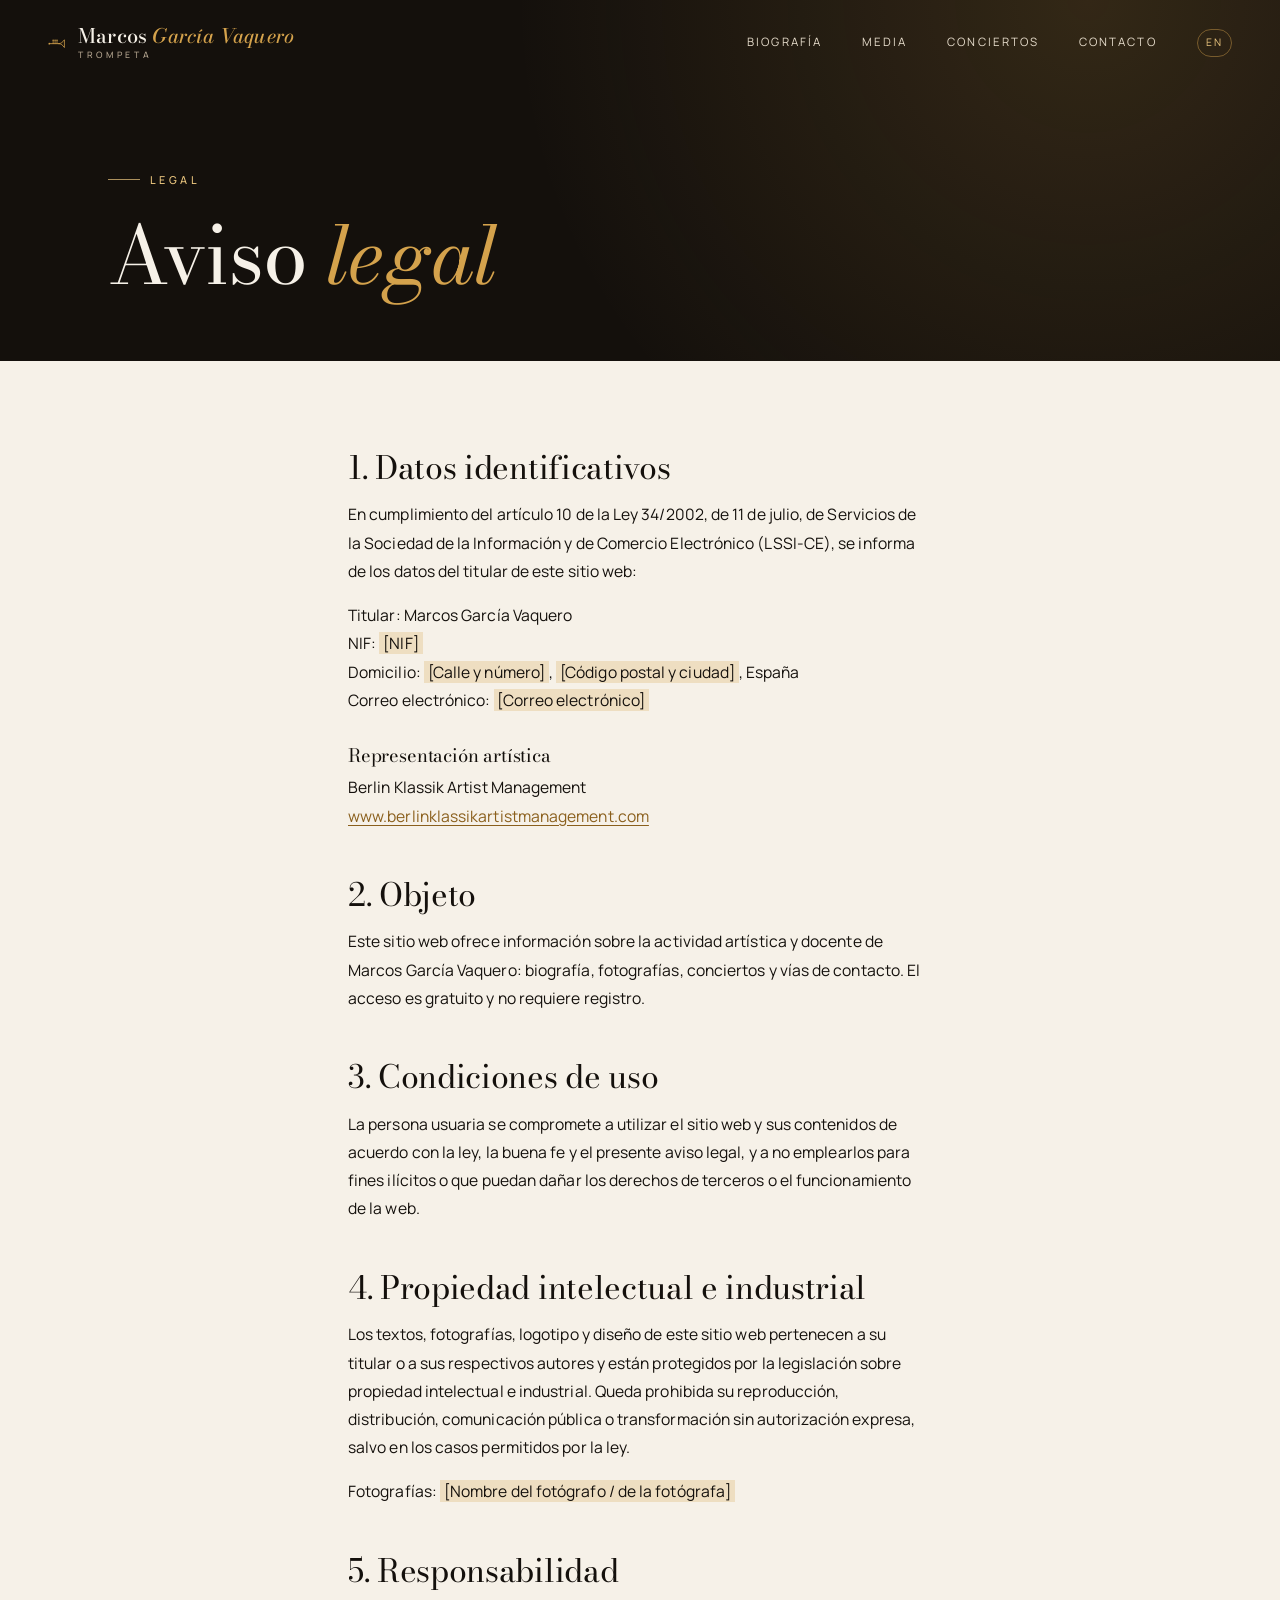
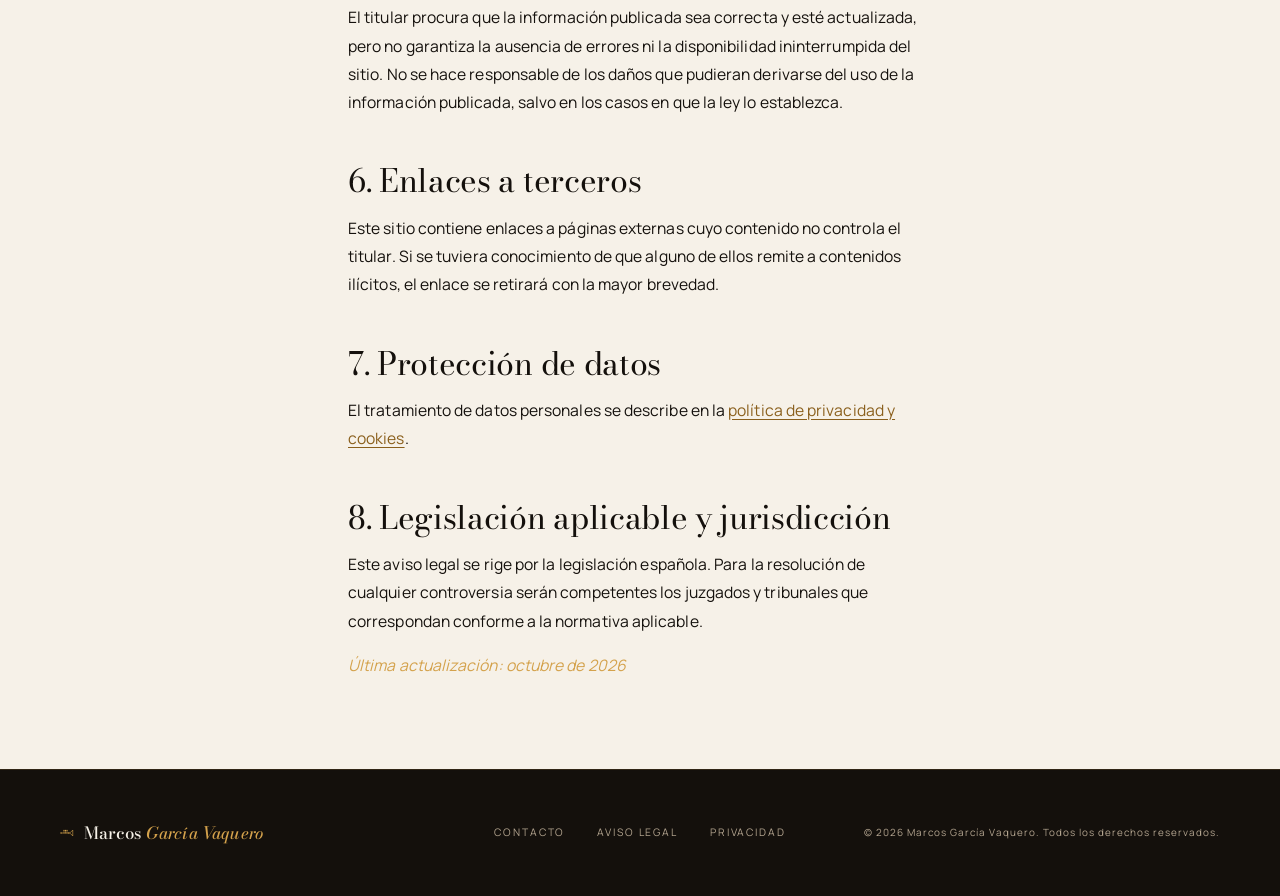
==== aviso-legal.html @ 7de77e54 "Web de Marcos García Vaquero (ES/EN)" ====
<!DOCTYPE html>
<html lang="es">
<head>
  <meta charset="UTF-8" />
  <meta name="viewport" content="width=device-width, initial-scale=1.0" />
  <title>Aviso legal — Marcos García Vaquero</title>
  <meta name="description" content="Aviso legal de la web de Marcos García Vaquero." />
  <link rel="alternate" hreflang="es" href="aviso-legal.html" />
  <link rel="alternate" hreflang="en" href="legal-notice.html" />
  <script>document.documentElement.classList.add('js');</script>
  <link rel="icon" href="data:image/svg+xml,%3Csvg xmlns='http://www.w3.org/2000/svg' viewBox='0 0 64 64'%3E%3Crect width='64' height='64' rx='14' fill='%2314100c'/%3E%3Cg fill='none' stroke='%23d4a24c' stroke-linecap='round' stroke-linejoin='round'%3E%3Cpath d='M10 34 H38' stroke-width='3'/%3E%3Cpath d='M38 34 C45 34 50 29 55 22 V46 C50 39 45 34 38 34 Z' stroke-width='2.8'/%3E%3Cpath d='M20 34 V26 M26 34 V26 M32 34 V26' stroke-width='2.6'/%3E%3C/g%3E%3Cg fill='%23d4a24c'%3E%3Ccircle cx='20' cy='23' r='2.8'/%3E%3Ccircle cx='26' cy='23' r='2.8'/%3E%3Ccircle cx='32' cy='23' r='2.8'/%3E%3Ccircle cx='8' cy='34' r='3'/%3E%3C/g%3E%3C/svg%3E" type="image/svg+xml" />
  <link rel="apple-touch-icon" href="apple-touch-icon.png" />
  <meta name="theme-color" content="#14100c" />
  <meta property="og:type" content="website" />
  <meta property="og:site_name" content="Marcos García Vaquero" />
  <meta property="og:title" content="Aviso legal — Marcos García Vaquero" />
  <meta property="og:description" content="Aviso legal de la web de Marcos García Vaquero." />
  <meta property="og:image" content="https://drive.google.com/thumbnail?id=1GXjGrYxDsyZb_h4j0-NADIUojcXYXbOu&sz=w1200" />
  <meta property="og:locale" content="es_ES" />
  <meta name="twitter:card" content="summary_large_image" />
  <link rel="stylesheet" href="style.css" />
</head>
<body>

  <!-- HEADER -->
  <header class="header" id="header">
    <a class="logo" href="index.html" aria-label="Marcos García Vaquero — Inicio">
      <svg class="logo-mark" viewBox="4 14 56 36" aria-hidden="true"><g fill="none" stroke="currentColor" stroke-linecap="round" stroke-linejoin="round"><path d="M10 34 H38" stroke-width="2.6"/><path d="M38 34 C45 34 50 29 55 22 V46 C50 39 45 34 38 34 Z" stroke-width="2.4"/><path d="M20 34 V26 M26 34 V26 M32 34 V26" stroke-width="2.2"/></g><circle cx="20" cy="23.5" r="2.3" fill="currentColor"/><circle cx="26" cy="23.5" r="2.3" fill="currentColor"/><circle cx="32" cy="23.5" r="2.3" fill="currentColor"/><circle cx="8" cy="34" r="2.6" fill="currentColor"/></svg>
      <span class="logo-text"><span class="logo-name">Marcos <em>García Vaquero</em></span><span class="logo-sub">Trompeta</span></span>
    </a>
    <button class="menu-toggle" id="menuBtn" aria-label="Abrir o cerrar el menú" aria-expanded="false">
      <span></span>
      <span></span>
      <span></span>
    </button>
    <nav class="nav" id="nav">
      <a href="biografia.html">Biografía</a>
      <a href="multimedia.html">Media</a>
      <a href="conciertos.html">Conciertos</a>
      <a href="index.html#contact">Contacto</a>
      <a class="nav-lang" href="legal-notice.html" hreflang="en" lang="en" aria-label="English version">EN</a>
    </nav>
  </header>

  <!-- PAGE TITLE -->
  <section class="page-hero">
    <div class="container">
      <span class="label">Legal</span>
      <h1>Aviso <em>legal</em></h1>
    </div>
  </section>

  <section class="legal">
    <div class="container container--narrow">
      <h2>1. Datos identificativos</h2>
      <p>En cumplimiento del artículo 10 de la Ley 34/2002, de 11 de julio, de Servicios de la Sociedad de la Información y de Comercio Electrónico (LSSI-CE), se informa de los datos del titular de este sitio web:</p>
      <p>
        Titular: Marcos García Vaquero<br />
        NIF: <span class="placeholder">[NIF]</span><br />
        Domicilio: <span class="placeholder">[Calle y número]</span>, <span class="placeholder">[Código postal y ciudad]</span>, España<br />
        Correo electrónico: <span class="placeholder">[Correo electrónico]</span>
      </p>
      <h3>Representación artística</h3>
      <p>
        Berlin Klassik Artist Management<br />
        <a href="https://www.berlinklassikartistmanagement.com/" target="_blank" rel="noopener noreferrer">www.berlinklassikartistmanagement.com</a>
      </p>

      <h2>2. Objeto</h2>
      <p>Este sitio web ofrece información sobre la actividad artística y docente de Marcos García Vaquero: biografía, fotografías, conciertos y vías de contacto. El acceso es gratuito y no requiere registro.</p>

      <h2>3. Condiciones de uso</h2>
      <p>La persona usuaria se compromete a utilizar el sitio web y sus contenidos de acuerdo con la ley, la buena fe y el presente aviso legal, y a no emplearlos para fines ilícitos o que puedan dañar los derechos de terceros o el funcionamiento de la web.</p>

      <h2>4. Propiedad intelectual e industrial</h2>
      <p>Los textos, fotografías, logotipo y diseño de este sitio web pertenecen a su titular o a sus respectivos autores y están protegidos por la legislación sobre propiedad intelectual e industrial. Queda prohibida su reproducción, distribución, comunicación pública o transformación sin autorización expresa, salvo en los casos permitidos por la ley.</p>
      <p>Fotografías: <span class="placeholder">[Nombre del fotógrafo / de la fotógrafa]</span></p>

      <h2>5. Responsabilidad</h2>
      <p>El titular procura que la información publicada sea correcta y esté actualizada, pero no garantiza la ausencia de errores ni la disponibilidad ininterrumpida del sitio. No se hace responsable de los daños que pudieran derivarse del uso de la información publicada, salvo en los casos en que la ley lo establezca.</p>

      <h2>6. Enlaces a terceros</h2>
      <p>Este sitio contiene enlaces a páginas externas cuyo contenido no controla el titular. Si se tuviera conocimiento de que alguno de ellos remite a contenidos ilícitos, el enlace se retirará con la mayor brevedad.</p>

      <h2>7. Protección de datos</h2>
      <p>El tratamiento de datos personales se describe en la <a href="privacidad.html">política de privacidad y cookies</a>.</p>

      <h2>8. Legislación aplicable y jurisdicción</h2>
      <p>Este aviso legal se rige por la legislación española. Para la resolución de cualquier controversia serán competentes los juzgados y tribunales que correspondan conforme a la normativa aplicable.</p>

      <p><em>Última actualización: octubre de 2026</em></p>
    </div>
  </section>


  <!-- FOOTER -->
  <footer class="footer">
    <div class="footer-inner">
      <div class="footer-brand">
        <svg class="logo-mark" viewBox="4 14 56 36" aria-hidden="true"><g fill="none" stroke="currentColor" stroke-linecap="round" stroke-linejoin="round"><path d="M10 34 H38" stroke-width="2.6"/><path d="M38 34 C45 34 50 29 55 22 V46 C50 39 45 34 38 34 Z" stroke-width="2.4"/><path d="M20 34 V26 M26 34 V26 M32 34 V26" stroke-width="2.2"/></g><circle cx="20" cy="23.5" r="2.3" fill="currentColor"/><circle cx="26" cy="23.5" r="2.3" fill="currentColor"/><circle cx="32" cy="23.5" r="2.3" fill="currentColor"/><circle cx="8" cy="34" r="2.6" fill="currentColor"/></svg>
        <span class="logo-name">Marcos <em>García Vaquero</em></span>
      </div>
      <nav class="footer-nav">
        <a href="index.html#contact">Contacto</a>
        <a href="aviso-legal.html">Aviso legal</a>
        <a href="privacidad.html">Privacidad</a>
      </nav>
      <small class="footer-copy">&copy; <span id="year"></span> Marcos García Vaquero. Todos los derechos reservados.</small>
    </div>
  </footer>

  <!-- COOKIE BANNER (only shown on pages that embed YouTube videos) -->
  <div class="cookie-banner" id="cookieBanner" role="dialog" aria-label="Consentimiento de cookies" style="display:none;">
    <p>Esta web solo utiliza cookies cuando reproduces un vídeo de YouTube. <a href="privacidad.html">Política de privacidad</a></p>
    <div class="cookie-actions">
      <button class="btn btn--primary btn--sm" type="button" onclick="acceptCookies()">Aceptar</button>
      <button class="btn btn--ghost btn--sm" type="button" onclick="rejectCookies()">Rechazar</button>
    </div>
  </div>

  <script src="site.js"></script>
  <script src="effects.js" defer></script>
</body>
</html>
---- style.css ----
/* ============================================================
   MARCOS GARCÍA VAQUERO — Trumpet
   style.css
   ============================================================ */

/* ── Reset & base ── */
*, *::before, *::after { box-sizing: border-box; margin: 0; padding: 0; }

/* ── Design tokens ── */
:root {
  /* Palette — "Brass at night" */
  --cream:       #f6f1e8;   /* light background (ivory) */
  --cream-dim:   #e6dccb;
  --ink:         #14100c;   /* warm black */
  --ink-mid:     #2e241a;
  --ink-soft:    #7a6a58;
  --stone:       #b3a48f;   /* soft text on dark backgrounds (readable) */
  --gold:        #d4a24c;   /* accent: brass gold */
  --gold-light:  #ecc77f;
  --gold-dark:   #8a5f1c;   /* small accent text on light backgrounds (readable) */
  --white:       #ffffff;
  --line-light:  rgba(20, 15, 10, 0.12);
  --line-dark:   rgba(212, 162, 76, 0.22);

  /* Type */
  --font-display: 'Bodoni Moda', 'Didot', 'Bodoni 72', Georgia, serif;
  --font-body:    'Manrope', system-ui, -apple-system, 'Segoe UI', sans-serif;
  --font-ui:      'Manrope', system-ui, -apple-system, 'Segoe UI', sans-serif;

  /* Spacing */
  --gap:    clamp(2rem, 5vw, 5rem);
  --gutter: clamp(1.25rem, 5vw, 3rem);

  /* Motion */
  --ease: cubic-bezier(0.22, 1, 0.36, 1);
  --dur:  0.6s;
}

html {
  scroll-behavior: smooth;
  scroll-padding-top: 5rem;           /* anchors don't hide under the fixed header */
  -webkit-font-smoothing: antialiased;
  -webkit-text-size-adjust: 100%;
}

body {
  background-color: var(--cream);
  color: var(--ink);
  font-family: var(--font-body);
  font-size: clamp(0.98rem, 1vw, 1.05rem);
  font-weight: 400;
  line-height: 1.8;
  letter-spacing: 0.005em;
  overflow-x: hidden;
}

body.menu-open { overflow: hidden; }

img, video, iframe { display: block; max-width: 100%; }

a {
  color: inherit;
  text-decoration: none;
}

::selection {
  background: var(--gold);
  color: var(--ink);
}

/* ============================================================
   TYPOGRAPHY
   ============================================================ */
h1, h2, h3 {
  font-family: var(--font-display);
  font-weight: 400;
  line-height: 1.05;
  letter-spacing: -0.01em;
  text-wrap: balance;
}

h1 { font-size: clamp(3.5rem, 9vw, 7rem); }

h2 {
  font-size: clamp(2.2rem, 5vw, 3.8rem);
  margin-bottom: 1.5rem;
}

h3 { font-size: clamp(1.1rem, 2vw, 1.4rem); }

em { font-style: italic; color: var(--gold); }

p { max-width: 60ch; }

p + p { margin-top: 1rem; }

/* ============================================================
   LAYOUT HELPERS
   ============================================================ */
.container {
  width: min(100%, 1160px);
  margin-inline: auto;
  padding-inline: var(--gutter);
}

.container--narrow {
  max-width: 680px;
}

.container--split {
  display: grid;
  grid-template-columns: 200px 1fr;
  gap: var(--gap);
  align-items: start;
}

@media (max-width: 700px) {
  .container--split {
    grid-template-columns: 1fr;
    gap: 1.5rem;
  }
}

/* ============================================================
   LABEL
   ============================================================ */
.label {
  display: inline-block;
  font-family: var(--font-ui);
  font-size: 0.68rem;
  font-weight: 500;
  letter-spacing: 0.2em;
  text-transform: uppercase;
  color: var(--gold-dark);
  margin-bottom: 1.5rem;
}

/* ============================================================
   SECTION
   ============================================================ */
.section {
  padding-block: clamp(4rem, 10vw, 9rem);
}

/* Reveal animation — only when JavaScript is running.
   Without JS (or on pages without the observer) content stays visible. */
.js .section {
  opacity: 0;
  transform: translateY(28px);
  transition: opacity var(--dur) var(--ease), transform var(--dur) var(--ease);
}

.js .section.is-visible {
  opacity: 1;
  transform: none;
}

.section--dark {
  background-color: var(--ink);
  color: var(--cream);
}

.section--dark .label { color: var(--gold-light); }
.section--dark p      { color: var(--cream-dim); }

/* ============================================================
   HEADER
   ============================================================ */
.header {
  position: fixed;
  inset-block-start: 0;
  inset-inline: 0;
  z-index: 100;
  display: flex;
  align-items: center;
  justify-content: space-between;
  padding: 1.6rem var(--gutter);
  transition: background var(--dur) var(--ease), box-shadow var(--dur) var(--ease),
              padding var(--dur) var(--ease);
}

.header.scrolled {
  background: rgba(20, 15, 10, 0.88);
  backdrop-filter: blur(18px);
  -webkit-backdrop-filter: blur(18px);
  box-shadow: 0 1px 0 rgba(212, 162, 76, 0.15);
  padding-block: 1rem;
}

/* Logo */
.logo {
  position: relative;
  z-index: 310;                        /* stays visible over the mobile menu */
  font-family: var(--font-ui);
  font-size: 0.75rem;
  font-weight: 500;
  letter-spacing: 0.25em;
  text-transform: uppercase;
  color: var(--cream);
  white-space: nowrap;
}

/* Navigation */
.nav {
  display: flex;
  align-items: center;
  gap: 2.5rem;
}

.nav a {
  font-family: var(--font-ui);
  font-size: 0.72rem;
  font-weight: 400;
  letter-spacing: 0.18em;
  text-transform: uppercase;
  color: var(--cream-dim);
  position: relative;
  transition: color 0.25s;
}

.nav a::after {
  content: '';
  position: absolute;
  inset-block-end: -3px;
  inset-inline: 0;
  height: 1px;
  background: var(--gold);
  transform: scaleX(0);
  transform-origin: left;
  transition: transform 0.3s var(--ease);
}

.nav a:hover { color: var(--gold-light); }
.nav a:hover::after { transform: scaleX(1); }

/* Hamburger */
.menu-toggle {
  display: none;
  flex-direction: column;
  gap: 5px;
  background: none;
  border: none;
  cursor: pointer;
  padding: 10px;                        /* bigger tap target */
  margin-right: -10px;
  z-index: 310;
}

.menu-toggle span {
  display: block;
  width: 24px;
  height: 1.5px;
  background: var(--cream);
  transition: transform 0.35s var(--ease), opacity 0.25s;
}

@media (max-width: 768px) {
  .menu-toggle {
    display: flex;
    position: relative;
  }

  /* backdrop-filter turns the header into the containing block of the
     fixed menu, which clipped the menu when the page was scrolled.
     Removing it while the menu is open fixes that. */
  body.menu-open .header {
    backdrop-filter: none;
    -webkit-backdrop-filter: none;
  }

  .nav {
    position: fixed;
    inset: 0;
    height: 100vh;
    height: 100dvh;
    z-index: 300;
    flex-direction: column;
    justify-content: center;
    gap: 2.5rem;
    background: var(--ink);
    clip-path: circle(0% at calc(100% - 2.5rem) 2.5rem);
    visibility: hidden;                 /* hidden links can't be tabbed to */
    pointer-events: none;
    transition: clip-path 0.55s var(--ease), visibility 0s linear 0.55s;
  }

  .nav.is-open {
    clip-path: circle(150% at calc(100% - 2.5rem) 2.5rem);
    visibility: visible;
    pointer-events: auto;
    transition: clip-path 0.55s var(--ease), visibility 0s;
  }

  .nav a {
    font-size: 0.9rem;
    letter-spacing: 0.22em;
  }

  .menu-toggle[aria-expanded="true"] span:nth-child(1) {
    transform: translateY(6.5px) rotate(45deg);
  }
  .menu-toggle[aria-expanded="true"] span:nth-child(2) {
    opacity: 0;
  }
  .menu-toggle[aria-expanded="true"] span:nth-child(3) {
    transform: translateY(-6.5px) rotate(-45deg);
  }
}

/* ============================================================
   HERO
   ============================================================ */
.hero {
  position: relative;
  min-height: 100vh;                    /* fallback for older browsers */
  min-height: 100svh;
  display: flex;
  align-items: flex-end;
  padding: var(--gap) var(--gutter);
  overflow: hidden;
  color: var(--cream);
  background: var(--ink);               /* shown while the photo loads */
}

/* Background */
.hero-bg {
  position: absolute;
  inset: 0;
  overflow: hidden;
}

.hero-bg img {
  width: 100%;
  height: 100%;
  object-fit: cover;
  object-position: center 27%;
  transform: scale(1.05);
  filter: brightness(0.82) contrast(1.05) saturate(1.05);
}

/* Lighting overlay (stage light + cinematic shadow) */
.hero-bg::after {
  content: "";
  position: absolute;
  inset: 0;
  background:
    /* cool spotlight */
    radial-gradient(
      circle at 65% 35%,
      rgba(212, 162, 76, 0.28) 0%,
      rgba(212, 162, 76, 0.10) 35%,
      transparent 70%
    ),
    /* bottom shadow so the text stays readable */
    linear-gradient(
      180deg,
      rgba(10, 7, 4, 0.25) 0%,
      rgba(10, 7, 4, 0.55) 55%,
      rgba(10, 7, 4, 0.92) 100%
    ),
    /* subtle blue tint */
    radial-gradient(
      circle at center,
      rgba(255, 210, 140, 0.06),
      transparent 60%
    );
  pointer-events: none;
}

/* Grain overlay (optional — only used if a .hero-grain element exists) */
.hero-grain {
  position: absolute;
  inset: 0;
  background-image: url("unnamed%20(1).png");
  opacity: 0.35;
  pointer-events: none;
}

/* Blue vertical line on the left */
.hero::before {
  content: '';
  position: absolute;
  z-index: 1;                           /* was hidden behind the photo */
  inset-inline-start: calc(var(--gutter) / 2);
  inset-block-start: 50%;
  width: 1px;
  height: 35%;
  background: linear-gradient(to bottom, transparent, var(--gold), transparent);
}

.hero-content {
  position: relative;
  z-index: 2;
  max-width: 700px;
  opacity: 0;
  transform: translateY(30px);
  animation: fadeUp 1s 0.3s var(--ease) forwards;
}

.hero-kicker {
  display: block;
  font-family: var(--font-ui);
  font-size: 0.65rem;
  font-weight: 400;
  letter-spacing: 0.25em;
  text-transform: uppercase;
  color: var(--gold);
  margin-bottom: 1rem;
}

.hero-title {
  margin-bottom: 1.2rem;
  color: var(--cream);
}

.hero-sub {
  font-family: var(--font-ui);
  font-size: clamp(0.75rem, 1.2vw, 0.85rem);
  letter-spacing: 0.3em;
  color: var(--cream-dim);
  margin-bottom: 2.5rem;
  max-width: none;
}

/* Scroll indicator */
.hero-scroll {
  position: absolute;
  inset-block-end: 2rem;
  inset-inline-end: var(--gutter);
  z-index: 2;
  display: flex;
  flex-direction: column;
  align-items: center;
  gap: 0.75rem;
  animation: fadeUp 1s 0.8s var(--ease) forwards;
  opacity: 0;
}

.hero-scroll span {
  font-family: var(--font-ui);
  font-size: 0.6rem;
  letter-spacing: 0.2em;
  text-transform: uppercase;
  color: var(--gold);
  writing-mode: vertical-rl;
}

.hero-scroll-line {
  width: 1px;
  height: 50px;
  background: linear-gradient(to bottom, var(--gold), transparent);
  transform-origin: top;
  animation: scrollPulse 2s ease-in-out infinite;
}

@keyframes fadeUp {
  to { opacity: 1; transform: none; }
}

@keyframes scrollPulse {
  0%, 100% { transform: scaleY(1); opacity: 1; }
  50%       { transform: scaleY(0.6); opacity: 0.4; }
}

/* ============================================================
   QUOTE
   ============================================================ */
.quote {
  text-align: center;
  max-width: 780px;
  margin-inline: auto;
  padding-block: 2rem;
}

.js .quote {
  opacity: 0;
  transform: translateY(20px);
  transition: opacity var(--dur) var(--ease), transform var(--dur) var(--ease);
}

.js .quote.is-visible {
  opacity: 1;
  transform: none;
}

.quote p {
  font-family: var(--font-display);
  font-size: clamp(1.3rem, 2.8vw, 1.9rem);
  font-style: italic;
  line-height: 1.45;
  color: var(--cream);
  max-width: none;
}

.quote footer {
  margin-top: 1.25rem;
  font-family: var(--font-ui);
  font-size: 0.72rem;
  letter-spacing: 0.18em;
  text-transform: uppercase;
  color: var(--gold);
}

.quote footer cite { font-style: normal; }

/* ============================================================
   BIOGRAPHY
   ============================================================ */
.split-label {
  padding-top: 0.4rem;
  border-top: 1px solid var(--gold);
}

.split-content .btn { margin-top: 2rem; }

/* ============================================================
   VIDEO
   ============================================================ */
.video-wrapper {
  position: relative;
  margin-top: 2.5rem;
  aspect-ratio: 16 / 9;
  background: #0b0805;
  border: 1px solid var(--line-dark);
  box-shadow: 0 24px 60px rgba(0, 0, 0, 0.5);
  overflow: hidden;
}

.video-wrapper iframe {
  position: absolute;
  inset: 0;
  width: 100%;
  height: 100%;
  border: 0;
}

/* Placeholder shown until the visitor accepts cookies or clicks play */
.video-consent {
  position: absolute;
  inset: 0;
  display: flex;
  flex-direction: column;
  align-items: center;
  justify-content: center;
  gap: 1rem;
  width: 100%;
  border: 0;
  cursor: pointer;
  color: var(--cream);
  background:
    radial-gradient(circle at 50% 45%, rgba(212, 162, 76, 0.18), transparent 60%),
    linear-gradient(160deg, #2a1f15 0%, #0d0a06 100%);
  font-family: var(--font-ui);
  transition: background-color 0.3s;
}

.video-consent__play {
  width: 72px;
  height: 72px;
  border-radius: 50%;
  border: 1px solid var(--gold);
  display: grid;
  place-items: center;
  transition: transform 0.35s var(--ease), background 0.35s;
}

.video-consent__play::before {
  content: '';
  margin-left: 5px;
  border-style: solid;
  border-width: 11px 0 11px 18px;
  border-color: transparent transparent transparent var(--gold);
}

.video-consent:hover .video-consent__play {
  transform: scale(1.08);
  background: rgba(212, 162, 76, 0.12);
}

.video-consent__text {
  font-size: 0.72rem;
  font-weight: 500;
  letter-spacing: 0.2em;
  text-transform: uppercase;
  color: var(--gold-light);
}

.video-consent__note {
  font-size: 0.65rem;
  letter-spacing: 0.05em;
  color: var(--stone);
  max-width: 34ch;
  text-align: center;
  line-height: 1.5;
}

/* ============================================================
   EVENTS
   ============================================================ */
.events-list {
  margin-top: 3rem;
  display: flex;
  flex-direction: column;
}

.events-list > p {
  font-style: italic;
  color: var(--ink-soft);
}

.event-card {
  display: grid;
  grid-template-columns: 180px 1fr auto;
  align-items: center;
  gap: 2rem;
  padding: 2rem 0;
  border-top: 1px solid var(--line-light);    /* was almost invisible */
  opacity: 0;
  transform: translateX(-16px);
  transition: opacity var(--dur) var(--ease), transform var(--dur) var(--ease);
}

.event-card.is-visible {
  opacity: 1;
  transform: none;
}

.event-card:last-child { border-bottom: 1px solid var(--line-light); }

.event-meta {
  display: flex;
  flex-direction: column;
  gap: 0.25rem;
}

.event-date {
  font-family: var(--font-ui);
  font-size: 0.72rem;
  font-weight: 500;
  letter-spacing: 0.12em;
  color: var(--gold-dark);
  text-transform: uppercase;
}

.event-city {
  font-family: var(--font-ui);
  font-size: 0.65rem;
  letter-spacing: 0.2em;
  text-transform: uppercase;
  color: var(--ink-soft);
}

.event-venue {
  font-size: 1.25rem;
  margin-bottom: 0.3rem;
}

.event-program {
  font-size: 1rem;
  color: var(--ink-soft);
  max-width: none;
}

.event-link {
  display: inline-flex;
  align-items: center;
  gap: 0.5rem;
  font-family: var(--font-ui);
  font-size: 0.68rem;
  font-weight: 500;
  letter-spacing: 0.15em;
  text-transform: uppercase;
  color: var(--gold-dark);
  white-space: nowrap;
  transition: gap 0.25s var(--ease), color 0.25s;
}

.event-link:hover {
  gap: 0.9rem;
  color: var(--ink);
}

/* Event cards inside a dark section (e.g. events page) */
.section--dark .event-card,
.section--dark .event-card:last-child { border-color: var(--line-dark); }
.section--dark .event-date,
.section--dark .event-link           { color: var(--gold); }
.section--dark .event-city,
.section--dark .event-program        { color: var(--stone); }
.section--dark .event-link:hover     { color: var(--cream); }

@media (max-width: 640px) {
  .event-card {
    grid-template-columns: 1fr;
    gap: 0.75rem;
  }

  .event-link { justify-self: start; }
}

/* ============================================================
   CONTACT FORM
   ============================================================ */
.contact-form {
  margin-top: 2.5rem;
  display: flex;
  flex-direction: column;
  gap: 1.25rem;
}

.form-group {
  display: flex;
  flex-direction: column;
  gap: 0.4rem;
}

.form-group label {
  font-family: var(--font-ui);
  font-size: 0.68rem;
  font-weight: 500;
  letter-spacing: 0.18em;
  text-transform: uppercase;
  color: var(--gold-light);
}

.contact-form input:not([type="checkbox"]):not([type="hidden"]),
.contact-form textarea {
  background: rgba(255, 255, 255, 0.04);
  border: 1px solid rgba(212, 162, 76, 0.25);
  border-radius: 0;
  padding: 0.85rem 1rem;
  font-family: var(--font-body);
  font-size: 1.05rem;                   /* ≥16px: no auto-zoom on iPhone */
  color: var(--cream);
  outline: none;
  transition: border-color 0.25s, background 0.25s;
  width: 100%;
  -webkit-appearance: none;
  appearance: none;
}

.contact-form input::placeholder,
.contact-form textarea::placeholder {
  color: rgba(246, 241, 232, 0.35);
}

.contact-form input:focus,
.contact-form textarea:focus {
  border-color: var(--gold);
  background: rgba(212, 162, 76, 0.05);
}

/* Only after the visitor has interacted with the field */
.contact-form input:user-invalid,
.contact-form textarea:user-invalid {
  border-color: #e58f8f;
}

/* Browser autofill keeps the dark style */
.contact-form input:-webkit-autofill {
  -webkit-text-fill-color: var(--cream);
  -webkit-box-shadow: 0 0 0 1000px #2a1f15 inset;
  caret-color: var(--cream);
}

.contact-form textarea { resize: vertical; min-height: 130px; }

.form-status {
  font-family: var(--font-ui);
  font-size: 0.8rem;
  color: var(--gold-light);
  min-height: 1.2em;
  text-align: center;
  max-width: none;
}

/* ============================================================
   BUTTONS
   ============================================================ */
.btn {
  display: inline-flex;
  align-items: center;
  justify-content: center;
  font-family: var(--font-ui);
  font-size: 0.7rem;
  font-weight: 500;
  letter-spacing: 0.2em;
  text-transform: uppercase;
  padding: 0.85em 2.2em;
  border: 1px solid transparent;        /* same height for all variants */
  cursor: pointer;
  transition: background 0.25s, color 0.25s, border-color 0.25s, box-shadow 0.25s, opacity 0.25s;
  white-space: nowrap;
}

.btn--primary {
  background: var(--gold);
  color: var(--ink);
}

.btn--primary:hover {
  background: var(--gold-light);
  box-shadow: 0 6px 24px rgba(212, 162, 76, 0.3);
}

.btn--outline {
  background: transparent;
  border-color: var(--gold);
  color: var(--gold);
}

.btn--outline:hover {
  background: var(--gold);
  color: var(--ink);
}

/* Outline button on a light background needs the darker gold */
.section:not(.section--dark) .btn--outline {
  border-color: var(--gold-dark);
  color: var(--gold-dark);
}
.section:not(.section--dark) .btn--outline:hover {
  background: var(--gold-dark);
  color: var(--cream);
}

.btn--ghost {
  background: transparent;
  border-color: rgba(246, 241, 232, 0.3);
  color: var(--cream);
}

.btn--ghost:hover {
  border-color: var(--cream);
}

.btn:disabled {
  opacity: 0.55;
  cursor: wait;
  box-shadow: none;
}

.btn--full { width: 100%; }

.btn--sm {
  font-size: 0.62rem;
  padding: 0.7em 1.6em;
}

/* ============================================================
   CONTACT — PERSONAL / AGENCY
   ============================================================ */
.contact-agencies {
  margin-top: 2.5rem;
  padding-top: 2rem;
  border-top: 1px solid var(--line-dark);
}

.contact-subtitle {
  font-family: var(--font-ui);
  font-size: 0.7rem;
  font-weight: 500;
  letter-spacing: 0.2em;
  text-transform: uppercase;
  color: var(--gold-light);
  margin-bottom: 1rem;
}

.agency-list {
  display: flex;
  flex-direction: column;
  align-items: flex-start;
  gap: 0.75rem;
}

.agency-list a {
  font-family: var(--font-ui);
  font-size: 0.75rem;
  letter-spacing: 0.15em;
  text-transform: uppercase;
  color: var(--cream-dim);
  transition: color 0.25s ease;
}

.agency-list a:hover {
  color: var(--gold);
}

.agency-list a[href^="mailto"] {
  color: var(--gold-light);
  font-weight: 500;
  font-size: 0.85rem;
  text-transform: none;                 /* email addresses read better in lower case */
  letter-spacing: 0.05em;
}

.agency-list a[href^="mailto"]:hover {
  color: var(--cream);
}

/* ============================================================
   FOOTER
   ============================================================ */
.footer {
  background: var(--ink);
  border-top: 1px solid rgba(212, 162, 76, 0.15);
  padding: 3rem var(--gutter);
}

.footer-inner {
  width: min(100%, 1160px);
  margin-inline: auto;
  display: grid;
  grid-template-columns: 1fr auto 1fr;
  align-items: center;
  gap: 1.5rem;
}

.footer-brand {
  font-family: var(--font-ui);
  font-size: 0.7rem;
  font-weight: 500;
  letter-spacing: 0.25em;
  text-transform: uppercase;
  color: var(--cream-dim);
}

.footer-nav {
  display: flex;
  flex-wrap: wrap;
  justify-content: center;
  gap: 1rem 2rem;
}

.footer-nav a {
  font-family: var(--font-ui);
  font-size: 0.65rem;
  letter-spacing: 0.18em;
  text-transform: uppercase;
  color: var(--stone);                  /* was too dark to read */
  transition: color 0.2s;
}

.footer-nav a:hover { color: var(--gold); }

.footer-copy {
  font-family: var(--font-ui);
  font-size: 0.62rem;
  color: var(--stone);
  letter-spacing: 0.1em;
  text-align: right;
}

@media (max-width: 640px) {
  .footer-inner {
    grid-template-columns: 1fr;
    text-align: center;
  }
  .footer-copy { text-align: center; }
}

/* ============================================================
   COOKIE BANNER
   ============================================================ */
.cookie-banner {
  position: fixed;
  inset-inline: 0;
  inset-block-end: 1.5rem;
  margin-inline: auto;
  width: min(640px, calc(100% - 2rem));
  z-index: 200;
  display: flex;                        /* JS toggles display none/flex */
  flex-wrap: wrap;
  align-items: center;
  justify-content: space-between;
  gap: 1rem 1.5rem;
  padding: 1.25rem 1.5rem;
  background: var(--ink-mid);
  border: 1px solid rgba(212, 162, 76, 0.3);
  box-shadow: 0 12px 40px rgba(0, 0, 0, 0.4);
  animation: cookieIn 0.5s var(--ease);
}

.cookie-banner p {
  flex: 1 1 260px;
  font-family: var(--font-ui);
  font-size: 0.75rem;
  line-height: 1.55;
  color: var(--cream-dim);
  max-width: none;
}

.cookie-actions {
  display: flex;
  gap: 0.75rem;
  flex-shrink: 0;
}

/* Don't cover the mobile menu */
body.menu-open .cookie-banner { visibility: hidden; }

@keyframes cookieIn {
  from { transform: translateY(20px); opacity: 0; }
  to   { transform: none;             opacity: 1; }
}

@media (max-width: 520px) {
  .cookie-banner { inset-block-end: 1rem; }
  .cookie-actions { width: 100%; }
  .cookie-actions .btn { flex: 1; }
}

/* ============================================================
   MEDIA PAGE
   ============================================================ */
.video-grid {
  display: grid;
  grid-template-columns: repeat(auto-fit, minmax(min(280px, 100%), 1fr));
  gap: 2rem;
  margin-top: 2rem;
}

.photo-grid {
  display: grid;
  grid-template-columns: repeat(auto-fill, minmax(min(260px, 100%), 1fr));
  gap: 1.5rem;
  margin-top: 2rem;
}

.photo-grid img {
  width: 100%;
  height: 360px;
  object-fit: cover;
  object-position: 40% top;
  border: 1px solid var(--line-dark);
  transition: transform 0.3s ease;
}

.photo-grid img:hover {
  transform: scale(1.03);
}

.audio-section {
  margin-top: 4rem;
}

.audio-section h2 {
  font-size: clamp(2.2rem, 5vw, 3.8rem);
  margin-bottom: 1.5rem;
}

.audio-list {
  display: flex;
  flex-direction: column;
  gap: 1.2rem;
  margin-top: 1.5rem;
}

.audio-item {
  display: flex;
  flex-wrap: wrap;
  justify-content: space-between;
  align-items: center;
  gap: 1rem;
  padding: 1rem 0;
  border-top: 1px solid rgba(212, 162, 76, 0.25);
}

.audio-item p {
  margin: 0;
  color: var(--cream-dim);
}

/* ============================================================
   BIO PAGE
   ============================================================ */
@media (max-width: 768px) {
  body.bio .hero-bg img {
    object-position: 55% 15%;
    transform: scale(1.18);
  }
}

/* ============================================================
   ACCESSIBILITY — FOCUS RING
   ============================================================ */
:focus-visible {
  outline: 2px solid var(--gold);
  outline-offset: 3px;
}

/* ============================================================
   REDUCED MOTION
   ============================================================ */
@media (prefers-reduced-motion: reduce) {
  html { scroll-behavior: auto; }
  *, *::before, *::after {
    animation-duration: 0.001ms !important;
    animation-iteration-count: 1 !important;
    transition-duration: 0.001ms !important;
  }
  .hero-content, .hero-scroll { opacity: 1; transform: none; }
  .js .section, .js .quote, .event-card { opacity: 1; transform: none; }
}

/* ============================================================
   ADDITIONS — form note, legal pages, page header
   ============================================================ */
.form-note {
  font-family: var(--font-ui);
  font-size: 0.72rem;
  line-height: 1.6;
  color: var(--stone);
  max-width: none;
}

.form-note a,
.cookie-banner p a,
.legal a {
  color: var(--gold-light);
  text-decoration: underline;
  text-underline-offset: 3px;
}

.cookie-banner p a { white-space: nowrap; }

/* Header for subpages without a photo hero */
.page-hero {
  background: var(--ink);
  color: var(--cream);
  padding: calc(var(--gap) + 6rem) 0 var(--gap);
}

.page-hero h1 {
  font-size: clamp(2.8rem, 7vw, 5rem);
}

.page-hero .label { color: var(--gold-light); }

/* Legal texts (Impressum, Datenschutz) */
.legal {
  padding-block: clamp(3rem, 7vw, 6rem);
}

.legal h2 {
  font-size: clamp(1.5rem, 3vw, 2rem);
  margin: 3rem 0 1rem;
}

.legal h2:first-child { margin-top: 0; }

.legal h3 {
  font-size: 1.15rem;
  margin: 2rem 0 0.5rem;
}

.legal p,
.legal li {
  max-width: 70ch;
}

.legal ul {
  padding-left: 1.2rem;
  margin: 0.75rem 0;
}

.legal li + li { margin-top: 0.35rem; }

.legal a { color: var(--gold-dark); }

.legal .placeholder {
  background: rgba(212, 162, 76, 0.25);
  padding: 0 0.25em;
}

/* Media page */
.media-item { margin: 0; }
.media-item .video-wrapper { margin-top: 0; }
.media-item figcaption {
  margin-top: 1rem;
  font-family: var(--font-ui);
  font-size: 0.7rem;
  letter-spacing: 0.15em;
  text-transform: uppercase;
  color: var(--stone);
}
.photo-credit {
  margin-top: 1rem;
  font-family: var(--font-ui);
  font-size: 0.7rem;
  color: var(--ink-soft);
}

/* Current page in the menu */
.nav a[aria-current="page"] { color: var(--gold-light); }
.nav a[aria-current="page"]::after { transform: scaleX(1); }

/* Long German words in titles */
.page-hero h1 { hyphens: auto; overflow-wrap: break-word; }

/* No double spacing when a dark section follows the page title */
.page-hero + .section--dark { padding-top: 0; }


/* ============================================================
   MIGUEL COLOM — DESIGN LAYER
   Logo, motion and details specific to this site
   ============================================================ */

/* ── Logo lockup ── */
.logo {
  display: inline-flex;
  align-items: center;
  gap: 0.75rem;
  font-family: var(--font-display);
  letter-spacing: 0;
  text-transform: none;
  font-size: inherit;
}
.logo-mark {
  width: 18px;
  height: 32px;
  color: var(--gold);
  flex-shrink: 0;
  transition: transform 0.6s var(--ease);
}
.logo:hover .logo-mark { transform: rotate(-8deg) scale(1.06); }
.logo-text { display: flex; flex-direction: column; line-height: 1; }
.logo-name {
  font-family: var(--font-display);
  font-size: 1.25rem;
  letter-spacing: 0.01em;
  color: var(--cream);
  white-space: nowrap;
}
.logo-name em { color: var(--gold); }
.logo-sub {
  margin-top: 0.35rem;
  font-family: var(--font-ui);
  font-size: 0.55rem;
  font-weight: 500;
  letter-spacing: 0.42em;
  text-transform: uppercase;
  color: var(--stone);
}
.header.scrolled .logo-sub { opacity: 0; height: 0; margin-top: 0; overflow: hidden; }
.logo-sub { transition: opacity 0.3s, height 0.3s, margin 0.3s; }

.footer-brand {
  display: inline-flex;
  align-items: center;
  gap: 0.6rem;
  text-transform: none;
  letter-spacing: 0;
}
.footer-brand .logo-mark { width: 14px; height: 25px; }
.footer-brand .logo-name { font-size: 1.05rem; }
@media (max-width: 640px) { .footer-brand { justify-content: center; } }

/* ── Scroll progress bar ── */
.scroll-progress {
  position: fixed;
  inset-block-start: 0;
  inset-inline: 0;
  height: 2px;
  z-index: 400;
  background: linear-gradient(90deg, var(--gold-dark), var(--gold), var(--gold-light));
  transform: scaleX(0);
  transform-origin: left;
  pointer-events: none;
}

/* ── Header ── */
.header.scrolled {
  background: rgba(20, 15, 10, 0.86);
  box-shadow: none;
  border-bottom: 1px solid transparent;
  border-image: linear-gradient(90deg, transparent, rgba(212, 162, 76, 0.35), transparent) 1;
}

/* Nav: a small dot instead of an underline */
.nav a::after {
  inset-inline: auto;
  left: 50%;
  inset-block-end: -10px;
  width: 4px;
  height: 4px;
  margin-left: -2px;
  border-radius: 50%;
  transform: scale(0);
  transform-origin: center;
}
.nav a:hover::after,
.nav a[aria-current="page"]::after { transform: scale(1); }

/* Mobile menu: curtain from the top, links cascade in */
@media (max-width: 768px) {
  .nav {
    background:
      radial-gradient(circle at 80% 15%, rgba(212, 162, 76, 0.18), transparent 55%),
      linear-gradient(180deg, #1c160f 0%, var(--ink) 100%);
    clip-path: inset(0 0 100% 0);
    gap: 2rem;
  }
  .nav.is-open { clip-path: inset(0 0 0 0); }
  .nav a {
    font-family: var(--font-display);
    font-size: 2rem;
    letter-spacing: 0.01em;
    text-transform: none;
    color: var(--cream);
    opacity: 0;
    transform: translateY(14px);
    transition: opacity 0.4s var(--ease), transform 0.5s var(--ease), color 0.25s;
  }
  .nav.is-open a {
    opacity: 1;
    transform: none;
    transition-delay: calc(0.2s + var(--n, 0) * 0.06s);
  }
  .nav a::after { inset-block-end: -8px; }
}

/* ── Hero ── */
.hero::before { display: none; }                 /* old vertical line */

.hero-bg::after {
  background:
    radial-gradient(
      circle at var(--mx, 68%) var(--my, 32%),
      rgba(212, 162, 76, 0.26) 0%,
      rgba(212, 162, 76, 0.08) 30%,
      transparent 60%
    ),
    linear-gradient(
      180deg,
      rgba(10, 7, 4, 0.2) 0%,
      rgba(10, 7, 4, 0.5) 55%,
      rgba(10, 7, 4, 0.94) 100%
    );
  transition: background-position 0.3s;
}

/* Three valve lines */
.hero-strings {
  position: absolute;
  z-index: 1;
  inset-block: 5.5rem 0;
  inset-inline-end: clamp(1.5rem, 12vw, 11rem);
  display: flex;
  gap: clamp(14px, 1.6vw, 22px);
  pointer-events: none;
}
.hero-strings span {
  position: relative;
  width: 1px;
  height: 100%;
  background: linear-gradient(180deg, transparent 0%, rgba(212, 162, 76, 0.22) 20%, rgba(212, 162, 76, 0.22) 80%, transparent 100%);
  overflow: hidden;
  opacity: 0;
  animation: stringIn 1.4s calc(0.5s + var(--i) * 0.12s) var(--ease) forwards;
}
.hero-strings span::after {                     /* light running along the line */
  content: '';
  position: absolute;
  inset-inline: -1px;
  height: 22%;
  top: -25%;
  background: linear-gradient(180deg, transparent, var(--gold-light), transparent);
  opacity: 0.7;
  animation: stringLight calc(5s + var(--i) * 1.3s) calc(1.5s + var(--i) * 0.7s) ease-in-out infinite;
}
@keyframes stringIn   { from { opacity: 0; transform: scaleY(0.2); } to { opacity: 1; transform: none; } }
@keyframes stringLight { 0% { top: -25%; } 60%, 100% { top: 110%; } }
@media (max-width: 700px) {
  .hero-strings { inset-inline-end: 1.25rem; gap: 10px; opacity: 0.6; }
}

/* Title: each line rises out of a mask */
.hero-title .line { display: block; overflow: hidden; padding-bottom: 0.08em; }
.hero-title .line > span {
  display: inline-block;
  transform: translateY(110%);
  animation: lineUp 1.1s var(--ease) forwards;
}
.hero-title .line:nth-child(1) > span { animation-delay: 0.35s; }
.hero-title .line:nth-child(2) > span { animation-delay: 0.5s; }
@keyframes lineUp { to { transform: none; } }

.hero-title { font-size: clamp(3.8rem, 10vw, 8rem); }
.hero-sub { letter-spacing: 0.42em; font-size: clamp(0.68rem, 1vw, 0.78rem); }

/* Scroll cue: a capsule with a falling dot */
.hero-scroll span { display: none; }
.hero-scroll-line {
  width: 22px;
  height: 36px;
  border: 1px solid rgba(212, 162, 76, 0.5);
  border-radius: 12px;
  background: none;
  position: relative;
  animation: none;
}
.hero-scroll-line::after {
  content: '';
  position: absolute;
  left: 50%;
  top: 7px;
  width: 3px;
  height: 6px;
  margin-left: -1.5px;
  border-radius: 2px;
  background: var(--gold);
  animation: scrollDot 1.8s ease-in-out infinite;
}
@keyframes scrollDot { 0% { opacity: 0; transform: translateY(0); } 30% { opacity: 1; } 100% { opacity: 0; transform: translateY(14px); } }

/* ── Sections: come into focus instead of sliding up ── */
.js .section {
  transform: none;
  filter: blur(6px);
  transition: opacity 0.9s var(--ease), filter 0.9s var(--ease);
}
.js .section.is-visible { filter: none; }

.stagger {
  opacity: 0;
  transform: translateY(18px);
  transition: opacity 0.8s var(--ease) var(--d, 0ms), transform 0.8s var(--ease) var(--d, 0ms);
}
.stagger.in { opacity: 1; transform: none; }

/* Labels with a short leading rule */
.label {
  display: inline-flex;
  align-items: center;
  gap: 0.9em;
  letter-spacing: 0.32em;
}
.label::before {
  content: '';
  width: 32px;
  height: 1px;
  background: currentColor;
  opacity: 0.7;
}

/* News block: framed by fine blue lines */
#press .quote {
  position: relative;
  padding-block: 3rem;
}
#press .quote::before,
#press .quote::after {
  content: '';
  position: absolute;
  left: 50%;
  width: min(220px, 50%);
  height: 1px;
  transform: translateX(-50%);
  background: linear-gradient(90deg, transparent, var(--gold), transparent);
}
#press .quote::before { top: 0; }
#press .quote::after  { bottom: 0; }

/* Biography split: blue line grows when visible */
.split-label { border-top: 0; position: relative; }
.split-label::before {
  content: '';
  position: absolute;
  top: 0; left: 0;
  width: 100%;
  height: 1px;
  background: var(--gold-dark);
  transform: scaleX(0);
  transform-origin: left;
  transition: transform 1.2s 0.3s var(--ease);
}
.section.is-visible .split-label::before,
html:not(.js) .split-label::before { transform: scaleX(1); }

/* Light sections: faint staff lines in the corner */
.section:not(.section--dark) {
  background-image: repeating-linear-gradient(180deg, transparent 0 13px, rgba(150, 100, 40, 0.07) 13px 14px);
  background-size: 38% 70px;
  background-repeat: no-repeat;
  background-position: right 0 top 5rem;
}

/* ── Buttons: fill sweeps in from the left ── */
.btn { position: relative; overflow: hidden; isolation: isolate; border-radius: 999px; }
.btn--outline::before,
.btn--primary::before {
  content: '';
  position: absolute;
  inset: 0;
  z-index: -1;
  transform: scaleX(0);
  transform-origin: right;
  transition: transform 0.5s var(--ease);
}
.btn--outline::before { background: var(--gold); }
.btn--primary::before { background: var(--cream); }
.btn--outline:hover,
.btn--primary:hover { background: transparent; }
.btn--primary { background: var(--gold); }
.btn--primary:hover { color: var(--ink); }
.btn--outline:hover::before,
.btn--primary:hover::before { transform: scaleX(1); transform-origin: left; }
.section:not(.section--dark) .btn--outline::before { background: var(--gold-dark); }
.section:not(.section--dark) .btn--outline:hover { background: transparent; }
.section:not(.section--dark) .btn--primary::before { background: var(--ink); }
.section:not(.section--dark) .btn--primary:hover { color: var(--cream); }

/* Form fields: underline style instead of boxes */
.contact-form input:not([type="checkbox"]):not([type="hidden"]),
.contact-form textarea {
  background: transparent;
  border: 0;
  border-bottom: 1px solid rgba(212, 162, 76, 0.35);
  padding-inline: 0;
}
.contact-form input:focus,
.contact-form textarea:focus {
  background: transparent;
  border-bottom-color: var(--gold);
  box-shadow: 0 1px 0 0 var(--gold);
}

/* ── Video: glow on hover, pulsing ring on the play button ── */
.video-wrapper {
  border-radius: 6px;
  transition: transform 0.5s var(--ease), box-shadow 0.5s var(--ease), border-color 0.5s;
}
.video-wrapper:hover {
  transform: translateY(-4px);
  border-color: rgba(212, 162, 76, 0.45);
  box-shadow: 0 30px 70px rgba(0, 0, 0, 0.5), 0 0 0 1px rgba(212, 162, 76, 0.15), 0 0 60px rgba(212, 162, 76, 0.12);
}
.video-consent__play { position: relative; }
.video-consent__play::after {
  content: '';
  position: absolute;
  inset: -1px;
  border-radius: 50%;
  border: 1px solid var(--gold);
  animation: ring 2.4s ease-out infinite;
}
@keyframes ring { 0% { transform: scale(1); opacity: 0.8; } 100% { transform: scale(1.7); opacity: 0; } }

/* Cookie banner: rounded, glassy */
.cookie-banner { border-radius: 14px; }

/* Subpage title: same blue glow as the hero */
.page-hero {
  background:
    radial-gradient(circle at 85% 0%, rgba(212, 162, 76, 0.16), transparent 50%),
    var(--ink);
}

/* Reduced motion: switch the new effects off */
@media (prefers-reduced-motion: reduce) {
  .hero-strings span, .hero-strings span::after,
  .hero-title .line > span, .hero-scroll-line::after,
  .video-consent__play::after { animation: none; opacity: 1; transform: none; }
  .hero-strings span::after { display: none; }
  .js .section { filter: none; }
  .stagger { opacity: 1; transform: none; }
}



/* ── Hero photo: natural colours, softly cooled, with a navy fade for the text ── */
.hero-bg { background: var(--ink); }
.hero-bg img {
  object-position: 62% 22%;
  filter: saturate(0.8) contrast(1.05) brightness(0.92);
  mix-blend-mode: normal;
}
.hero-bg::after {
  background:
    radial-gradient(circle at var(--mx, 68%) var(--my, 32%), rgba(212, 162, 76, 0.16) 0%, transparent 55%),
    linear-gradient(90deg, rgba(20, 15, 10, 0.88) 0%, rgba(20, 15, 10, 0.55) 38%, rgba(20, 15, 10, 0.12) 70%, rgba(20, 15, 10, 0.3) 100%),
    linear-gradient(180deg, rgba(20, 15, 10, 0.35) 0%, rgba(20, 15, 10, 0) 30%, rgba(10, 7, 4, 0.55) 72%, rgba(10, 7, 4, 0.95) 100%),
    linear-gradient(0deg, rgba(140, 85, 30, 0.18), rgba(140, 85, 30, 0.18));
}
@media (max-width: 768px) {
  .hero-bg img,
  body.bio .hero-bg img { object-position: 52% 20%; transform: scale(1.05); }
  .hero-bg::after {
    background:
      linear-gradient(180deg, rgba(20, 15, 10, 0.45) 0%, rgba(20, 15, 10, 0.05) 25%, rgba(10, 7, 4, 0.6) 62%, rgba(10, 7, 4, 0.96) 100%),
      linear-gradient(0deg, rgba(140, 85, 30, 0.18), rgba(140, 85, 30, 0.18));
  }
}

/* ── Language switch ── */
.nav a.nav-lang {
  padding: 0.35em 0.8em;
  border: 1px solid rgba(212, 162, 76, 0.45);
  border-radius: 999px;
  font-size: 0.65rem;
  letter-spacing: 0.18em;
  color: var(--gold-light);
  transition: background 0.25s, color 0.25s, border-color 0.25s;
}
.nav a.nav-lang::after { display: none; }
.nav a.nav-lang:hover { background: var(--gold); color: var(--ink); border-color: var(--gold); }
@media (max-width: 768px) {
  .nav a.nav-lang { font-family: var(--font-ui); font-size: 0.8rem; margin-top: 1rem; }
}


/* ── Hero title: brass lettering with depth ── */
.hero-title { filter: drop-shadow(0 2px 1px rgba(0, 0, 0, 0.35)) drop-shadow(0 14px 28px rgba(0, 0, 0, 0.45)); }
.hero-title .line:first-child > span,
.hero-title em {
  padding-right: 0.08em;                 /* keeps italic overhang inside the gradient */
  -webkit-background-clip: text;
  background-clip: text;
  -webkit-text-fill-color: transparent;
  color: transparent;
  background-size: 100% 100%, 250% 100%;
  background-repeat: no-repeat;
  animation: lineUp 1.1s var(--ease) forwards, silverSheen 7s 2s ease-in-out infinite;
}
/* white silver */
.hero-title .line:first-child > span {
  background-image:
    linear-gradient(180deg, #ffffff 0%, #f7f3ec 30%, #cfc5b6 50%, #faf8f3 63%, #e2dacd 82%, #f4efe6 100%),
    linear-gradient(105deg, transparent 40%, rgba(255, 255, 255, 0.9) 50%, transparent 60%);
  background-blend-mode: soft-light, normal;
}
/* blue silver */
.hero-title em {
  background-image:
    linear-gradient(180deg, #fbefd6 0%, #e9c47a 30%, #b8862f 50%, #f0d49a 63%, #d4a24c 82%, #e6be72 100%),
    linear-gradient(105deg, transparent 40%, rgba(255, 255, 255, 0.85) 50%, transparent 60%);
  background-blend-mode: soft-light, normal;
}
.hero-title .line:nth-child(2) > span { animation-delay: 0.5s; }
@keyframes silverSheen {
  0%, 55% { background-position: 0 0, 130% 0; }
  100%    { background-position: 0 0, -130% 0; }
}
@media (prefers-reduced-motion: reduce) {
  .hero-title .line:first-child > span, .hero-title em { animation: none; transform: none; }
}

/* Fonts embedded here (SIL Open Font License) — no requests to Google */
@font-face {
  font-family: 'Bodoni Moda';
  font-style: normal;
  font-weight: 400 900;
  font-display: swap;
  src: url([data-uri]) format('woff2');
}
@font-face {
  font-family: 'Bodoni Moda';
  font-style: italic;
  font-weight: 400 900;
  font-display: swap;
  src: url([data-uri]) format('woff2');
}
@font-face {
  font-family: 'Manrope';
  font-style: normal;
  font-weight: 200 800;
  font-display: swap;
  src: url([data-uri]) format('woff2');
}

/* ============================================================
   TRÍO VIBRART — member list
   ============================================================ */
.trio-members {
  list-style: none;
  margin: 2rem 0 0;
  padding: 0;
}
.trio-members li {
  display: flex;
  justify-content: space-between;
  align-items: baseline;
  gap: 1rem;
  padding: 1rem 0;
  border-top: 1px solid var(--line-light);
}
.trio-members li:last-child { border-bottom: 1px solid var(--line-light); }
.trio-members strong { font-weight: 500; font-size: 1.15rem; }
.trio-members span {
  font-family: var(--font-ui);
  font-size: 0.68rem;
  letter-spacing: 0.18em;
  text-transform: uppercase;
  color: var(--gold-dark);
}
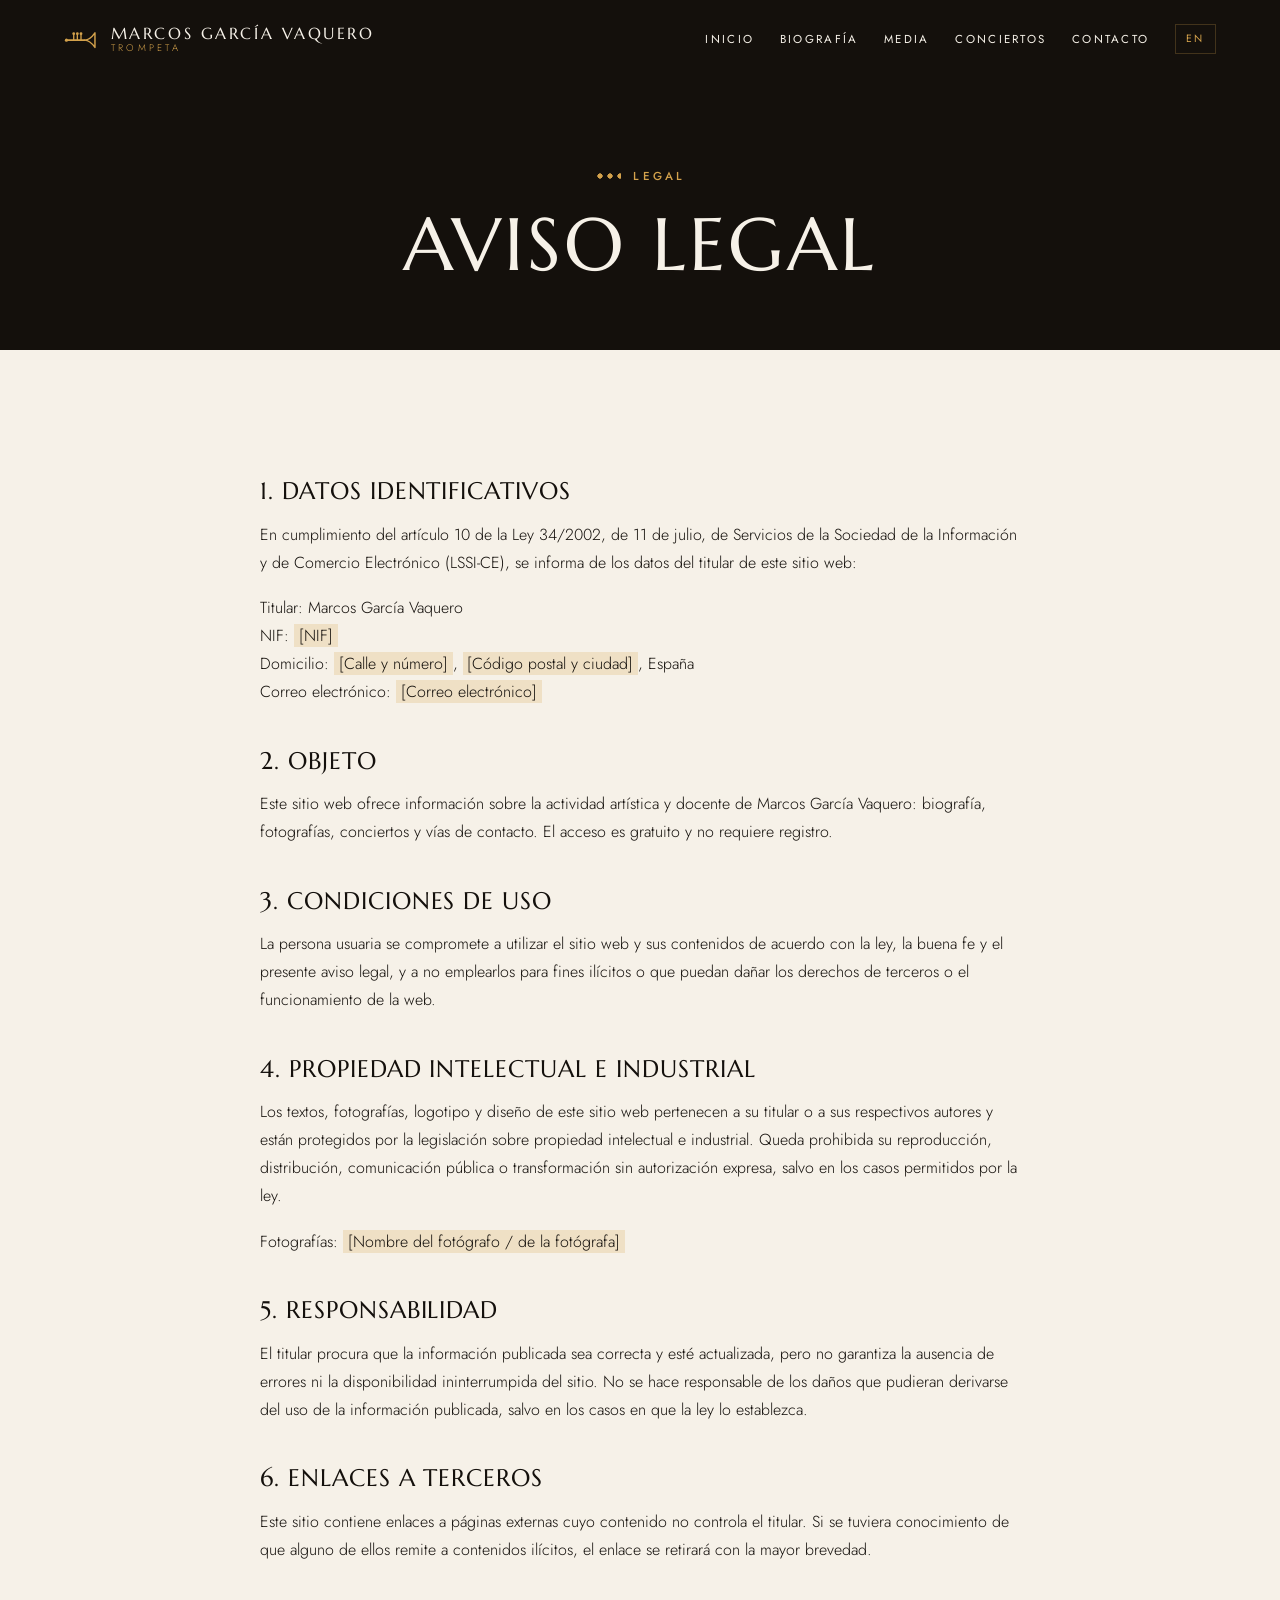
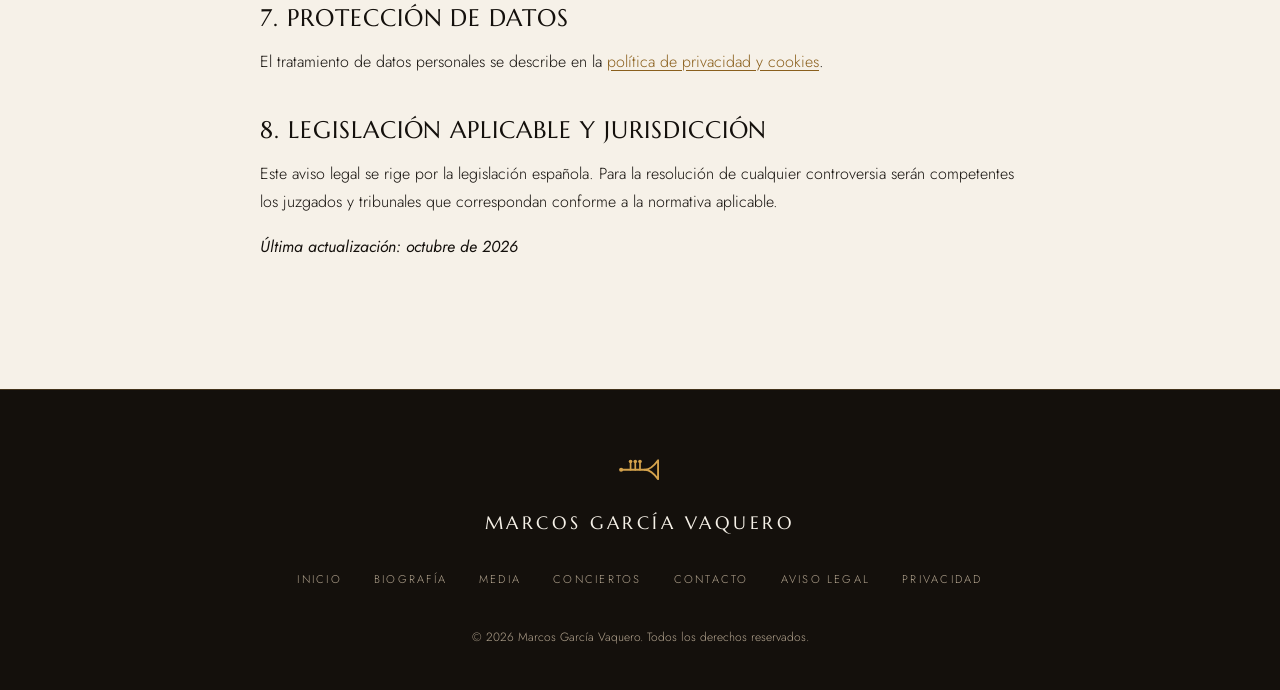
==== commit 031f5a79: "Nuevo diseño propio, hero centrado, Inicio en el menú, sin management" ====
--- a/aviso-legal.html
+++ b/aviso-legal.html
@@ -10,12 +10,13 @@
   <script>document.documentElement.classList.add('js');</script>
   <link rel="icon" href="data:image/svg+xml,%3Csvg xmlns='http://www.w3.org/2000/svg' viewBox='0 0 64 64'%3E%3Crect width='64' height='64' rx='14' fill='%2314100c'/%3E%3Cg fill='none' stroke='%23d4a24c' stroke-linecap='round' stroke-linejoin='round'%3E%3Cpath d='M10 34 H38' stroke-width='3'/%3E%3Cpath d='M38 34 C45 34 50 29 55 22 V46 C50 39 45 34 38 34 Z' stroke-width='2.8'/%3E%3Cpath d='M20 34 V26 M26 34 V26 M32 34 V26' stroke-width='2.6'/%3E%3C/g%3E%3Cg fill='%23d4a24c'%3E%3Ccircle cx='20' cy='23' r='2.8'/%3E%3Ccircle cx='26' cy='23' r='2.8'/%3E%3Ccircle cx='32' cy='23' r='2.8'/%3E%3Ccircle cx='8' cy='34' r='3'/%3E%3C/g%3E%3C/svg%3E" type="image/svg+xml" />
   <link rel="apple-touch-icon" href="apple-touch-icon.png" />
+  <link rel="preload" href="marcellus-latin-400-normal.woff2" as="font" type="font/woff2" crossorigin />
   <meta name="theme-color" content="#14100c" />
   <meta property="og:type" content="website" />
   <meta property="og:site_name" content="Marcos García Vaquero" />
   <meta property="og:title" content="Aviso legal — Marcos García Vaquero" />
   <meta property="og:description" content="Aviso legal de la web de Marcos García Vaquero." />
-  <meta property="og:image" content="https://drive.google.com/thumbnail?id=1GXjGrYxDsyZb_h4j0-NADIUojcXYXbOu&sz=w1200" />
+  <meta property="og:image" content="https://drive.google.com/thumbnail?id=1Tcv5avErKaV_IehtCp2mb0XFoDcWus67&sz=w1200" />
   <meta property="og:locale" content="es_ES" />
   <meta name="twitter:card" content="summary_large_image" />
   <link rel="stylesheet" href="style.css" />
@@ -24,9 +25,9 @@
 
   <!-- HEADER -->
   <header class="header" id="header">
-    <a class="logo" href="index.html" aria-label="Marcos García Vaquero — Inicio">
+    <a class="logo" href="index.html" aria-label="Marcos García Vaquero">
       <svg class="logo-mark" viewBox="4 14 56 36" aria-hidden="true"><g fill="none" stroke="currentColor" stroke-linecap="round" stroke-linejoin="round"><path d="M10 34 H38" stroke-width="2.6"/><path d="M38 34 C45 34 50 29 55 22 V46 C50 39 45 34 38 34 Z" stroke-width="2.4"/><path d="M20 34 V26 M26 34 V26 M32 34 V26" stroke-width="2.2"/></g><circle cx="20" cy="23.5" r="2.3" fill="currentColor"/><circle cx="26" cy="23.5" r="2.3" fill="currentColor"/><circle cx="32" cy="23.5" r="2.3" fill="currentColor"/><circle cx="8" cy="34" r="2.6" fill="currentColor"/></svg>
-      <span class="logo-text"><span class="logo-name">Marcos <em>García Vaquero</em></span><span class="logo-sub">Trompeta</span></span>
+      <span class="logo-text"><span class="logo-name">Marcos García Vaquero</span><span class="logo-sub">Trompeta</span></span>
     </a>
     <button class="menu-toggle" id="menuBtn" aria-label="Abrir o cerrar el menú" aria-expanded="false">
       <span></span>
@@ -34,24 +35,25 @@
       <span></span>
     </button>
     <nav class="nav" id="nav">
-      <a href="biografia.html">Biografía</a>
-      <a href="multimedia.html">Media</a>
-      <a href="conciertos.html">Conciertos</a>
-      <a href="index.html#contact">Contacto</a>
+      <a href="index.html"><span class="nav-num">01</span>Inicio</a>
+      <a href="biografia.html"><span class="nav-num">02</span>Biografía</a>
+      <a href="multimedia.html"><span class="nav-num">03</span>Media</a>
+      <a href="conciertos.html"><span class="nav-num">04</span>Conciertos</a>
+      <a href="index.html#contact"><span class="nav-num">05</span>Contacto</a>
       <a class="nav-lang" href="legal-notice.html" hreflang="en" lang="en" aria-label="English version">EN</a>
     </nav>
   </header>
 
   <!-- PAGE TITLE -->
-  <section class="page-hero">
-    <div class="container">
-      <span class="label">Legal</span>
-      <h1>Aviso <em>legal</em></h1>
+  <section class="page-top page-top--short">
+    <div>
+      <span class="kicker">Legal</span>
+      <h1>Aviso legal</h1>
     </div>
   </section>
 
-  <section class="legal">
-    <div class="container container--narrow">
+  <section class="section legal">
+    <div class="wrap--narrow">
       <h2>1. Datos identificativos</h2>
       <p>En cumplimiento del artículo 10 de la Ley 34/2002, de 11 de julio, de Servicios de la Sociedad de la Información y de Comercio Electrónico (LSSI-CE), se informa de los datos del titular de este sitio web:</p>
       <p>
@@ -59,11 +61,6 @@
         NIF: <span class="placeholder">[NIF]</span><br />
         Domicilio: <span class="placeholder">[Calle y número]</span>, <span class="placeholder">[Código postal y ciudad]</span>, España<br />
         Correo electrónico: <span class="placeholder">[Correo electrónico]</span>
-      </p>
-      <h3>Representación artística</h3>
-      <p>
-        Berlin Klassik Artist Management<br />
-        <a href="https://www.berlinklassikartistmanagement.com/" target="_blank" rel="noopener noreferrer">www.berlinklassikartistmanagement.com</a>
       </p>
 
       <h2>2. Objeto</h2>
@@ -95,25 +92,25 @@
 
   <!-- FOOTER -->
   <footer class="footer">
-    <div class="footer-inner">
-      <div class="footer-brand">
-        <svg class="logo-mark" viewBox="4 14 56 36" aria-hidden="true"><g fill="none" stroke="currentColor" stroke-linecap="round" stroke-linejoin="round"><path d="M10 34 H38" stroke-width="2.6"/><path d="M38 34 C45 34 50 29 55 22 V46 C50 39 45 34 38 34 Z" stroke-width="2.4"/><path d="M20 34 V26 M26 34 V26 M32 34 V26" stroke-width="2.2"/></g><circle cx="20" cy="23.5" r="2.3" fill="currentColor"/><circle cx="26" cy="23.5" r="2.3" fill="currentColor"/><circle cx="32" cy="23.5" r="2.3" fill="currentColor"/><circle cx="8" cy="34" r="2.6" fill="currentColor"/></svg>
-        <span class="logo-name">Marcos <em>García Vaquero</em></span>
-      </div>
-      <nav class="footer-nav">
-        <a href="index.html#contact">Contacto</a>
-        <a href="aviso-legal.html">Aviso legal</a>
-        <a href="privacidad.html">Privacidad</a>
-      </nav>
-      <small class="footer-copy">&copy; <span id="year"></span> Marcos García Vaquero. Todos los derechos reservados.</small>
-    </div>
+    <svg class="logo-mark" viewBox="4 14 56 36" aria-hidden="true"><g fill="none" stroke="currentColor" stroke-linecap="round" stroke-linejoin="round"><path d="M10 34 H38" stroke-width="2.6"/><path d="M38 34 C45 34 50 29 55 22 V46 C50 39 45 34 38 34 Z" stroke-width="2.4"/><path d="M20 34 V26 M26 34 V26 M32 34 V26" stroke-width="2.2"/></g><circle cx="20" cy="23.5" r="2.3" fill="currentColor"/><circle cx="26" cy="23.5" r="2.3" fill="currentColor"/><circle cx="32" cy="23.5" r="2.3" fill="currentColor"/><circle cx="8" cy="34" r="2.6" fill="currentColor"/></svg>
+    <div class="footer-name">Marcos García Vaquero</div>
+    <nav class="footer-nav">
+      <a href="index.html">Inicio</a>
+      <a href="biografia.html">Biografía</a>
+      <a href="multimedia.html">Media</a>
+      <a href="conciertos.html">Conciertos</a>
+      <a href="index.html#contact">Contacto</a>
+      <a href="aviso-legal.html">Aviso legal</a>
+      <a href="privacidad.html">Privacidad</a>
+    </nav>
+    <small class="footer-copy">&copy; <span id="year"></span> Marcos García Vaquero. Todos los derechos reservados.</small>
   </footer>
 
   <!-- COOKIE BANNER (only shown on pages that embed YouTube videos) -->
   <div class="cookie-banner" id="cookieBanner" role="dialog" aria-label="Consentimiento de cookies" style="display:none;">
     <p>Esta web solo utiliza cookies cuando reproduces un vídeo de YouTube. <a href="privacidad.html">Política de privacidad</a></p>
     <div class="cookie-actions">
-      <button class="btn btn--primary btn--sm" type="button" onclick="acceptCookies()">Aceptar</button>
+      <button class="btn btn--solid btn--sm" type="button" onclick="acceptCookies()">Aceptar</button>
       <button class="btn btn--ghost btn--sm" type="button" onclick="rejectCookies()">Rechazar</button>
     </div>
   </div>
--- a/style.css
+++ b/style.css
@@ -1,1697 +1,600 @@
 /* ============================================================
    MARCOS GARCÍA VAQUERO — Trumpet
-   style.css
-   ============================================================ */
-
-/* ── Reset & base ── */
+   style.css · "Brass at night"
+   ============================================================ */
+
+/* ── Fonts (self-hosted, SIL Open Font License) ── */
+@font-face { font-family: 'Marcellus'; src: url('marcellus-latin-400-normal.woff2') format('woff2'); font-weight: 400; font-style: normal; font-display: swap; }
+@font-face { font-family: 'Jost'; src: url('jost-latin-300-normal.woff2') format('woff2'); font-weight: 300; font-style: normal; font-display: swap; }
+@font-face { font-family: 'Jost'; src: url('jost-latin-400-normal.woff2') format('woff2'); font-weight: 400; font-style: normal; font-display: swap; }
+@font-face { font-family: 'Jost'; src: url('jost-latin-400-italic.woff2') format('woff2'); font-weight: 400; font-style: italic; font-display: swap; }
+@font-face { font-family: 'Jost'; src: url('jost-latin-500-normal.woff2') format('woff2'); font-weight: 500; font-style: normal; font-display: swap; }
+
+/* ── Tokens ── */
+:root {
+  --black:       #14100c;
+  --black-2:     #1c160f;
+  --black-3:     #2a1f15;
+  --ivory:       #f6f1e8;
+  --ivory-2:     #ece4d6;
+  --brass:       #d4a24c;
+  --brass-light: #ecc77f;
+  --brass-dark:  #8a5f1c;
+  --muted:       #7a6a58;
+  --muted-light: #b3a48f;
+  --line:        rgba(20, 15, 10, 0.14);
+  --line-dark:   rgba(212, 162, 76, 0.24);
+  --brass-grad:  linear-gradient(100deg, #b8862f 0%, #ecc77f 38%, #fbefd6 50%, #d4a24c 64%, #8a5f1c 100%);
+
+  --display: 'Marcellus', 'Trajan Pro', Georgia, serif;
+  --body:    'Jost', 'Futura', system-ui, -apple-system, 'Segoe UI', sans-serif;
+
+  --pad:  clamp(4.5rem, 10vw, 8.5rem);
+  --side: clamp(1.25rem, 5vw, 4rem);
+  --max:  1240px;
+  --ease: cubic-bezier(0.22, 1, 0.36, 1);
+}
+
 *, *::before, *::after { box-sizing: border-box; margin: 0; padding: 0; }
-
-/* ── Design tokens ── */
-:root {
-  /* Palette — "Brass at night" */
-  --cream:       #f6f1e8;   /* light background (ivory) */
-  --cream-dim:   #e6dccb;
-  --ink:         #14100c;   /* warm black */
-  --ink-mid:     #2e241a;
-  --ink-soft:    #7a6a58;
-  --stone:       #b3a48f;   /* soft text on dark backgrounds (readable) */
-  --gold:        #d4a24c;   /* accent: brass gold */
-  --gold-light:  #ecc77f;
-  --gold-dark:   #8a5f1c;   /* small accent text on light backgrounds (readable) */
-  --white:       #ffffff;
-  --line-light:  rgba(20, 15, 10, 0.12);
-  --line-dark:   rgba(212, 162, 76, 0.22);
-
-  /* Type */
-  --font-display: 'Bodoni Moda', 'Didot', 'Bodoni 72', Georgia, serif;
-  --font-body:    'Manrope', system-ui, -apple-system, 'Segoe UI', sans-serif;
-  --font-ui:      'Manrope', system-ui, -apple-system, 'Segoe UI', sans-serif;
-
-  /* Spacing */
-  --gap:    clamp(2rem, 5vw, 5rem);
-  --gutter: clamp(1.25rem, 5vw, 3rem);
-
-  /* Motion */
-  --ease: cubic-bezier(0.22, 1, 0.36, 1);
-  --dur:  0.6s;
-}
-
-html {
-  scroll-behavior: smooth;
-  scroll-padding-top: 5rem;           /* anchors don't hide under the fixed header */
-  -webkit-font-smoothing: antialiased;
-  -webkit-text-size-adjust: 100%;
-}
-
+html { scroll-behavior: smooth; scroll-padding-top: 5rem; -webkit-font-smoothing: antialiased; -webkit-text-size-adjust: 100%; }
 body {
-  background-color: var(--cream);
-  color: var(--ink);
-  font-family: var(--font-body);
-  font-size: clamp(0.98rem, 1vw, 1.05rem);
-  font-weight: 400;
-  line-height: 1.8;
-  letter-spacing: 0.005em;
+  background: var(--ivory);
+  color: var(--black);
+  font-family: var(--body);
+  font-weight: 300;
+  font-size: clamp(1rem, 1.05vw, 1.08rem);
+  line-height: 1.75;
   overflow-x: hidden;
 }
-
 body.menu-open { overflow: hidden; }
-
-img, video, iframe { display: block; max-width: 100%; }
-
-a {
-  color: inherit;
-  text-decoration: none;
-}
-
-::selection {
-  background: var(--gold);
-  color: var(--ink);
-}
-
-/* ============================================================
-   TYPOGRAPHY
-   ============================================================ */
-h1, h2, h3 {
-  font-family: var(--font-display);
-  font-weight: 400;
-  line-height: 1.05;
-  letter-spacing: -0.01em;
-  text-wrap: balance;
-}
-
-h1 { font-size: clamp(3.5rem, 9vw, 7rem); }
-
-h2 {
-  font-size: clamp(2.2rem, 5vw, 3.8rem);
-  margin-bottom: 1.5rem;
-}
-
-h3 { font-size: clamp(1.1rem, 2vw, 1.4rem); }
-
-em { font-style: italic; color: var(--gold); }
-
-p { max-width: 60ch; }
-
-p + p { margin-top: 1rem; }
-
-/* ============================================================
-   LAYOUT HELPERS
-   ============================================================ */
-.container {
-  width: min(100%, 1160px);
-  margin-inline: auto;
-  padding-inline: var(--gutter);
-}
-
-.container--narrow {
-  max-width: 680px;
-}
-
-.container--split {
-  display: grid;
-  grid-template-columns: 200px 1fr;
-  gap: var(--gap);
-  align-items: start;
-}
-
-@media (max-width: 700px) {
-  .container--split {
-    grid-template-columns: 1fr;
-    gap: 1.5rem;
-  }
-}
-
-/* ============================================================
-   LABEL
-   ============================================================ */
-.label {
-  display: inline-block;
-  font-family: var(--font-ui);
-  font-size: 0.68rem;
+img { display: block; max-width: 100%; }
+a { color: inherit; text-decoration: none; }
+::selection { background: var(--brass); color: var(--black); }
+strong { font-weight: 500; }
+em { font-style: italic; }
+
+h1, h2, h3 { font-family: var(--display); font-weight: 400; line-height: 1.1; text-transform: uppercase; letter-spacing: 0.04em; }
+h2 { font-size: clamp(1.9rem, 4vw, 3rem); margin-bottom: 1.6rem; }
+h3 { font-size: clamp(1.05rem, 1.6vw, 1.3rem); }
+p + p { margin-top: 1.1rem; }
+
+.wrap { width: min(var(--max), 100% - 2 * var(--side)); margin-inline: auto; }
+.wrap--narrow { width: min(760px, 100% - 2 * var(--side)); margin-inline: auto; }
+
+.section { padding-block: var(--pad); }
+.section--dark { background: var(--black); color: var(--ivory); }
+.section--dark2 { background: var(--black-2); color: var(--ivory); }
+.section--ivory2 { background: var(--ivory-2); }
+
+/* Kicker: small caps with three "valve" dots */
+.kicker {
+  display: inline-flex;
+  align-items: center;
+  gap: 0.8rem;
+  margin-bottom: 1.2rem;
+  font-size: 0.72rem;
   font-weight: 500;
-  letter-spacing: 0.2em;
+  letter-spacing: 0.28em;
   text-transform: uppercase;
-  color: var(--gold-dark);
-  margin-bottom: 1.5rem;
-}
-
-/* ============================================================
-   SECTION
-   ============================================================ */
-.section {
-  padding-block: clamp(4rem, 10vw, 9rem);
-}
-
-/* Reveal animation — only when JavaScript is running.
-   Without JS (or on pages without the observer) content stays visible. */
-.js .section {
-  opacity: 0;
-  transform: translateY(28px);
-  transition: opacity var(--dur) var(--ease), transform var(--dur) var(--ease);
-}
-
-.js .section.is-visible {
-  opacity: 1;
-  transform: none;
-}
-
-.section--dark {
-  background-color: var(--ink);
-  color: var(--cream);
-}
-
-.section--dark .label { color: var(--gold-light); }
-.section--dark p      { color: var(--cream-dim); }
+  color: var(--brass-dark);
+}
+.section--dark .kicker, .section--dark2 .kicker, .hero .kicker, .page-top .kicker { color: var(--brass); }
+.kicker::before {
+  content: '';
+  flex-shrink: 0;
+  width: 26px;
+  height: 6px;
+  background: radial-gradient(circle, currentColor 2.4px, transparent 2.9px) 0 50% / 10px 6px repeat-x;
+}
+.center { text-align: center; }
+.center .kicker { justify-content: center; }
+
+/* Reveal on scroll (driven by site.js) */
+.js .section { opacity: 0; transform: translateY(28px); transition: opacity 0.9s var(--ease), transform 0.9s var(--ease); }
+.js .section.is-visible { opacity: 1; transform: none; }
+
+/* ── Buttons & links ── */
+.btn {
+  display: inline-flex;
+  align-items: center;
+  justify-content: center;
+  gap: 0.7rem;
+  padding: 1rem 1.9rem;
+  font-family: var(--body);
+  font-size: 0.74rem;
+  font-weight: 500;
+  letter-spacing: 0.22em;
+  text-transform: uppercase;
+  border: 1px solid var(--brass);
+  cursor: pointer;
+  transition: background 0.3s, color 0.3s, border-color 0.3s;
+}
+.btn--solid { background: var(--brass); color: var(--black); }
+.btn--solid:hover { background: var(--brass-light); border-color: var(--brass-light); }
+.btn--line { background: transparent; color: var(--brass); }
+.btn--line:hover { background: var(--brass); color: var(--black); }
+.btn--sm { padding: 0.7rem 1.2rem; }
+.btn--full { width: 100%; }
+.arrow-link {
+  display: inline-flex;
+  align-items: center;
+  gap: 0.8rem;
+  margin-top: 2rem;
+  font-size: 0.76rem;
+  font-weight: 500;
+  letter-spacing: 0.22em;
+  text-transform: uppercase;
+  color: var(--brass-dark);
+  border-bottom: 1px solid currentColor;
+  padding-bottom: 0.35rem;
+  transition: gap 0.3s var(--ease);
+}
+.arrow-link::after { content: '→'; letter-spacing: 0; }
+.arrow-link:hover { gap: 1.3rem; }
+.section--dark .arrow-link, .section--dark2 .arrow-link { color: var(--brass); }
 
 /* ============================================================
    HEADER
    ============================================================ */
 .header {
   position: fixed;
-  inset-block-start: 0;
-  inset-inline: 0;
+  inset: 0 0 auto 0;
   z-index: 100;
   display: flex;
   align-items: center;
   justify-content: space-between;
-  padding: 1.6rem var(--gutter);
-  transition: background var(--dur) var(--ease), box-shadow var(--dur) var(--ease),
-              padding var(--dur) var(--ease);
-}
-
+  gap: 2rem;
+  height: 78px;
+  padding-inline: var(--side);
+  color: var(--ivory);
+  transition: background 0.4s, height 0.4s, box-shadow 0.4s;
+}
 .header.scrolled {
-  background: rgba(20, 15, 10, 0.88);
-  backdrop-filter: blur(18px);
-  -webkit-backdrop-filter: blur(18px);
-  box-shadow: 0 1px 0 rgba(212, 162, 76, 0.15);
-  padding-block: 1rem;
-}
-
-/* Logo */
-.logo {
+  height: 64px;
+  background: rgba(20, 16, 12, 0.96);
+  box-shadow: 0 1px 0 var(--line-dark);
+}
+.logo { position: relative; z-index: 110; display: flex; align-items: center; gap: 0.8rem; color: var(--ivory); }
+.logo-mark { width: 34px; height: auto; color: var(--brass); flex-shrink: 0; }
+.logo-text { display: flex; flex-direction: column; line-height: 1.15; }
+.logo-name { font-family: var(--display); font-size: 1rem; letter-spacing: 0.16em; text-transform: uppercase; }
+.logo-sub { font-size: 0.6rem; letter-spacing: 0.34em; text-transform: uppercase; color: var(--brass); }
+
+.nav { display: flex; align-items: center; gap: clamp(1rem, 2vw, 2rem); }
+.nav a {
   position: relative;
-  z-index: 310;                        /* stays visible over the mobile menu */
-  font-family: var(--font-ui);
-  font-size: 0.75rem;
-  font-weight: 500;
-  letter-spacing: 0.25em;
-  text-transform: uppercase;
-  color: var(--cream);
-  white-space: nowrap;
-}
-
-/* Navigation */
-.nav {
-  display: flex;
-  align-items: center;
-  gap: 2.5rem;
-}
-
-.nav a {
-  font-family: var(--font-ui);
   font-size: 0.72rem;
   font-weight: 400;
-  letter-spacing: 0.18em;
+  letter-spacing: 0.2em;
   text-transform: uppercase;
-  color: var(--cream-dim);
-  position: relative;
+  padding-block: 0.4rem;
   transition: color 0.25s;
 }
-
-.nav a::after {
+.nav a::before {                         /* brass line that opens from the centre */
   content: '';
   position: absolute;
-  inset-block-end: -3px;
-  inset-inline: 0;
+  left: 50%;
+  bottom: -2px;
+  width: 0;
   height: 1px;
-  background: var(--gold);
-  transform: scaleX(0);
-  transform-origin: left;
-  transition: transform 0.3s var(--ease);
-}
-
-.nav a:hover { color: var(--gold-light); }
-.nav a:hover::after { transform: scaleX(1); }
-
-/* Hamburger */
+  background: var(--brass);
+  transition: width 0.35s var(--ease), left 0.35s var(--ease);
+}
+.nav a:hover, .nav a[aria-current="page"] { color: var(--brass-light); }
+.nav a:hover::before, .nav a[aria-current="page"]::before { width: 100%; left: 0; }
+.nav .nav-num { display: none; }
+.nav a.nav-lang {
+  padding: 0.3rem 0.65rem;
+  border: 1px solid var(--line-dark);
+  font-size: 0.66rem;
+  color: var(--brass);
+}
+.nav a.nav-lang::before { display: none; }
+.nav a.nav-lang:hover { border-color: var(--brass); }
+
 .menu-toggle {
   display: none;
-  flex-direction: column;
-  gap: 5px;
+  position: relative;
+  z-index: 110;
+  width: 44px;
+  height: 44px;
   background: none;
-  border: none;
+  border: 1px solid var(--line-dark);
   cursor: pointer;
-  padding: 10px;                        /* bigger tap target */
-  margin-right: -10px;
-  z-index: 310;
-}
-
+}
 .menu-toggle span {
-  display: block;
-  width: 24px;
-  height: 1.5px;
-  background: var(--cream);
-  transition: transform 0.35s var(--ease), opacity 0.25s;
-}
-
-@media (max-width: 768px) {
-  .menu-toggle {
-    display: flex;
-    position: relative;
-  }
-
-  /* backdrop-filter turns the header into the containing block of the
-     fixed menu, which clipped the menu when the page was scrolled.
-     Removing it while the menu is open fixes that. */
-  body.menu-open .header {
-    backdrop-filter: none;
-    -webkit-backdrop-filter: none;
-  }
-
+  position: absolute;
+  left: 12px;
+  right: 12px;
+  height: 1px;
+  background: var(--ivory);
+  transition: transform 0.35s var(--ease), opacity 0.2s, top 0.35s var(--ease);
+}
+.menu-toggle span:nth-child(1) { top: 16px; }
+.menu-toggle span:nth-child(2) { top: 21.5px; }
+.menu-toggle span:nth-child(3) { top: 27px; }
+.menu-toggle[aria-expanded="true"] span:nth-child(1) { top: 21.5px; transform: rotate(45deg); }
+.menu-toggle[aria-expanded="true"] span:nth-child(2) { opacity: 0; }
+.menu-toggle[aria-expanded="true"] span:nth-child(3) { top: 21.5px; transform: rotate(-45deg); }
+
+@media (max-width: 1020px) {
+  .menu-toggle { display: block; }
   .nav {
     position: fixed;
     inset: 0;
-    height: 100vh;
-    height: 100dvh;
-    z-index: 300;
+    z-index: 105;
     flex-direction: column;
+    align-items: flex-start;
     justify-content: center;
-    gap: 2.5rem;
-    background: var(--ink);
-    clip-path: circle(0% at calc(100% - 2.5rem) 2.5rem);
-    visibility: hidden;                 /* hidden links can't be tabbed to */
-    pointer-events: none;
-    transition: clip-path 0.55s var(--ease), visibility 0s linear 0.55s;
+    gap: 0.2rem;
+    padding: 6rem var(--side) 3rem;
+    background: var(--black);
+    opacity: 0;
+    visibility: hidden;
+    transition: opacity 0.4s, visibility 0.4s;
   }
-
-  .nav.is-open {
-    clip-path: circle(150% at calc(100% - 2.5rem) 2.5rem);
-    visibility: visible;
-    pointer-events: auto;
-    transition: clip-path 0.55s var(--ease), visibility 0s;
+  .nav.is-open { opacity: 1; visibility: visible; }
+  .nav a {
+    display: flex;
+    align-items: baseline;
+    gap: 1.2rem;
+    font-family: var(--display);
+    font-size: clamp(1.6rem, 7vw, 2.4rem);
+    letter-spacing: 0.08em;
+    padding-block: 0.45rem;
+    transform: translateX(-12px);
+    opacity: 0;
+    transition: opacity 0.4s, transform 0.5s var(--ease), color 0.25s;
+    transition-delay: calc(var(--n, 0) * 50ms);
   }
-
-  .nav a {
-    font-size: 0.9rem;
-    letter-spacing: 0.22em;
-  }
-
-  .menu-toggle[aria-expanded="true"] span:nth-child(1) {
-    transform: translateY(6.5px) rotate(45deg);
-  }
-  .menu-toggle[aria-expanded="true"] span:nth-child(2) {
-    opacity: 0;
-  }
-  .menu-toggle[aria-expanded="true"] span:nth-child(3) {
-    transform: translateY(-6.5px) rotate(-45deg);
-  }
-}
-
-/* ============================================================
-   HERO
+  .nav.is-open a { opacity: 1; transform: none; }
+  .nav a::before { display: none; }
+  .nav .nav-num { display: inline; font-family: var(--body); font-size: 0.7rem; letter-spacing: 0.2em; color: var(--brass); }
+  .nav a.nav-lang { margin-top: 1.5rem; font-family: var(--body); font-size: 0.8rem; }
+}
+
+/* ============================================================
+   HERO (home) — split: name left, centred portrait right
    ============================================================ */
 .hero {
+  display: grid;
+  grid-template-columns: minmax(0, 1fr) minmax(0, 1fr);
+  min-height: 100svh;
+  background: var(--black);
+  color: var(--ivory);
+}
+.hero-text {
+  display: flex;
+  flex-direction: column;
+  justify-content: center;
+  padding: 8rem var(--side) 4rem;
+  padding-left: max(var(--side), (100vw - var(--max)) / 2);
+}
+.hero h1 {
+  font-size: clamp(2.5rem, 5.2vw, 5.2rem);
+  letter-spacing: 0.03em;
+  line-height: 1.04;
+}
+.hero h1 .brass {
+  display: block;
+  background: var(--brass-grad);
+  background-size: 220% 100%;
+  -webkit-background-clip: text;
+  background-clip: text;
+  color: transparent;
+  animation: brassSheen 9s ease-in-out infinite;
+}
+@keyframes brassSheen { 0%, 100% { background-position: 0% 0; } 50% { background-position: 100% 0; } }
+.hero-role {
+  margin-top: 1.8rem;
+  max-width: 36ch;
+  font-size: 1.05rem;
+  color: var(--muted-light);
+}
+.hero-actions { display: flex; flex-wrap: wrap; gap: 1rem; margin-top: 2.4rem; }
+.hero-photo {
   position: relative;
-  min-height: 100vh;                    /* fallback for older browsers */
-  min-height: 100svh;
-  display: flex;
-  align-items: flex-end;
-  padding: var(--gap) var(--gutter);
   overflow: hidden;
-  color: var(--cream);
-  background: var(--ink);               /* shown while the photo loads */
-}
-
-/* Background */
-.hero-bg {
+  background: var(--black-2);
+}
+.hero-photo img {
   position: absolute;
   inset: 0;
-  overflow: hidden;
-}
-
-.hero-bg img {
   width: 100%;
   height: 100%;
   object-fit: cover;
-  object-position: center 27%;
-  transform: scale(1.05);
-  filter: brightness(0.82) contrast(1.05) saturate(1.05);
-}
-
-/* Lighting overlay (stage light + cinematic shadow) */
-.hero-bg::after {
-  content: "";
+  object-position: 50% 30%;
+  animation: heroZoom 14s var(--ease) both;
+}
+@keyframes heroZoom { from { transform: scale(1.08); } to { transform: scale(1); } }
+.hero-photo::after {                    /* soft blend into the text column */
+  content: '';
   position: absolute;
   inset: 0;
-  background:
-    /* cool spotlight */
-    radial-gradient(
-      circle at 65% 35%,
-      rgba(212, 162, 76, 0.28) 0%,
-      rgba(212, 162, 76, 0.10) 35%,
-      transparent 70%
-    ),
-    /* bottom shadow so the text stays readable */
-    linear-gradient(
-      180deg,
-      rgba(10, 7, 4, 0.25) 0%,
-      rgba(10, 7, 4, 0.55) 55%,
-      rgba(10, 7, 4, 0.92) 100%
-    ),
-    /* subtle blue tint */
-    radial-gradient(
-      circle at center,
-      rgba(255, 210, 140, 0.06),
-      transparent 60%
-    );
+  background: linear-gradient(90deg, var(--black) 0%, rgba(20, 16, 12, 0) 18%),
+              linear-gradient(0deg, rgba(20, 16, 12, 0.55) 0%, rgba(20, 16, 12, 0) 30%);
+}
+.hero-frame {                          /* thin brass frame inside the photo */
+  position: absolute;
+  inset: clamp(1rem, 3vw, 2.2rem);
+  top: max(5.5rem, 3vw);
+  z-index: 1;
+  border: 1px solid rgba(212, 162, 76, 0.45);
   pointer-events: none;
 }
-
-/* Grain overlay (optional — only used if a .hero-grain element exists) */
-.hero-grain {
-  position: absolute;
+.hero-badge {
+  position: absolute;
+  z-index: 2;
+  right: clamp(1rem, 3vw, 2.2rem);
+  bottom: clamp(1rem, 3vw, 2.2rem);
+  padding: 0.6rem 1rem;
+  background: var(--black);
+  font-size: 0.66rem;
+  letter-spacing: 0.26em;
+  text-transform: uppercase;
+  color: var(--brass);
+}
+@media (max-width: 860px) {
+  .hero { grid-template-columns: 1fr; min-height: 0; }
+  .hero-photo { order: -1; height: 74svh; min-height: 440px; }
+  .hero-photo::after { background: linear-gradient(0deg, var(--black) 0%, rgba(20, 16, 12, 0) 38%); }
+  .hero-frame { top: 5.5rem; bottom: 1rem; }
+  .hero-badge { display: none; }
+  .hero-text { padding: 0 var(--side) 4rem; margin-top: -5rem; position: relative; z-index: 2; }
+}
+
+/* ============================================================
+   STATEMENT
+   ============================================================ */
+.statement p {
+  max-width: 32ch;
+  margin-inline: auto;
+  font-family: var(--display);
+  font-size: clamp(1.45rem, 3.1vw, 2.35rem);
+  line-height: 1.38;
+  text-align: center;
+}
+.statement p span { color: var(--brass-dark); }
+.valves { display: flex; justify-content: center; gap: 12px; margin-bottom: 2.4rem; }
+.valves i { width: 10px; height: 10px; border-radius: 50%; border: 1px solid var(--brass-dark); }
+.valves i:nth-child(2) { background: var(--brass-dark); }
+
+/* ============================================================
+   HIGHLIGHTS BAND
+   ============================================================ */
+.highlights { display: grid; grid-template-columns: repeat(3, 1fr); gap: clamp(1.5rem, 4vw, 4rem); }
+.highlight { padding-top: 1.6rem; border-top: 1px solid var(--brass); }
+.highlight h3 { color: var(--brass-light); margin-bottom: 0.8rem; }
+.highlight p { color: var(--muted-light); font-size: 0.98rem; }
+@media (max-width: 760px) { .highlights { grid-template-columns: 1fr; } }
+
+/* ============================================================
+   SPLIT (image + text)
+   ============================================================ */
+.split { display: grid; grid-template-columns: 5fr 7fr; gap: clamp(2.5rem, 7vw, 7rem); align-items: center; }
+.split-img { position: relative; isolation: isolate; }
+.split-img img { width: 100%; aspect-ratio: 4 / 5; object-fit: cover; object-position: 50% 25%; }
+.split-img::before {
+  content: '';
+  position: absolute;
+  inset: -14px 14px 14px -14px;
+  border: 1px solid var(--brass);
+  z-index: -1;
+}
+.split-text p { max-width: 58ch; }
+@media (max-width: 860px) {
+  .split { grid-template-columns: 1fr; }
+  .split-img { max-width: 420px; margin-left: 14px; }
+}
+
+/* ============================================================
+   VENUE MARQUEE
+   ============================================================ */
+.marquee {
+  overflow: hidden;
+  padding-block: 2.2rem;
+  background: var(--black);
+  border-block: 1px solid var(--line-dark);
+}
+.marquee-track { display: flex; width: max-content; animation: marquee 70s linear infinite; }
+.marquee-track span {
+  padding-inline: 1.6rem;
+  font-family: var(--display);
+  font-size: clamp(1.3rem, 2.6vw, 2rem);
+  text-transform: uppercase;
+  letter-spacing: 0.08em;
+  color: transparent;
+  -webkit-text-stroke: 1px rgba(212, 162, 76, 0.75);
+  white-space: nowrap;
+}
+.marquee-track span:nth-child(odd) { color: var(--brass); -webkit-text-stroke: 0; }
+.marquee:hover .marquee-track { animation-play-state: paused; }
+@keyframes marquee { to { transform: translateX(-50%); } }
+
+/* ============================================================
+   CONCERTS
+   ============================================================ */
+.section-head { display: flex; flex-wrap: wrap; justify-content: space-between; align-items: flex-end; gap: 1rem 2rem; margin-bottom: 2.5rem; }
+.section-head h2 { margin-bottom: 0; }
+.gigs { border-top: 1px solid var(--line); }
+.gigs > p { padding-block: 2rem; color: var(--muted); font-style: italic; }
+.gig {
+  display: grid;
+  grid-template-columns: 120px 1fr auto;
+  align-items: center;
+  gap: 1rem 2.5rem;
+  padding-block: 1.8rem;
+  border-bottom: 1px solid var(--line);
+  transition: background 0.3s;
+}
+.gig:hover { background: rgba(212, 162, 76, 0.07); }
+.gig-date { display: flex; flex-direction: column; align-items: center; text-align: center; line-height: 1; }
+.gig-day { font-family: var(--display); font-size: 3rem; color: var(--brass-dark); }
+.gig-month { margin-top: 0.45rem; font-size: 0.68rem; font-weight: 500; letter-spacing: 0.22em; text-transform: uppercase; color: var(--muted); }
+.gig-info h3 { margin-bottom: 0.35rem; }
+.gig-info p { color: var(--muted); font-size: 0.98rem; }
+.gig-link { font-size: 0.7rem; font-weight: 500; letter-spacing: 0.22em; text-transform: uppercase; color: var(--brass-dark); white-space: nowrap; border: 1px solid currentColor; padding: 0.6rem 1rem; transition: background 0.3s, color 0.3s; }
+.gig-link:hover { background: var(--brass-dark); color: var(--ivory); }
+@media (max-width: 640px) {
+  .gig { grid-template-columns: 72px 1fr; gap: 0.8rem 1.2rem; }
+  .gig-day { font-size: 2.3rem; }
+  .gig-link { grid-column: 2; justify-self: start; }
+}
+
+/* ============================================================
+   GALLERY (masonry) + LIGHTBOX
+   ============================================================ */
+.gallery { columns: 3 260px; column-gap: 14px; }
+.gallery a { display: block; margin-bottom: 14px; overflow: hidden; break-inside: avoid; position: relative; background: var(--black-3); }
+.gallery img { width: 100%; transition: transform 0.8s var(--ease), filter 0.5s; filter: saturate(0.92); }
+.gallery a:hover img { transform: scale(1.04); filter: saturate(1.05); }
+.gallery a::after { content: '+'; position: absolute; right: 14px; bottom: 6px; font-family: var(--display); font-size: 1.8rem; color: var(--brass-light); opacity: 0; transition: opacity 0.3s; }
+.gallery a:hover::after { opacity: 1; }
+
+.lightbox {
+  position: fixed;
   inset: 0;
-  background-image: url("unnamed%20(1).png");
-  opacity: 0.35;
-  pointer-events: none;
-}
-
-/* Blue vertical line on the left */
-.hero::before {
-  content: '';
-  position: absolute;
-  z-index: 1;                           /* was hidden behind the photo */
-  inset-inline-start: calc(var(--gutter) / 2);
-  inset-block-start: 50%;
-  width: 1px;
-  height: 35%;
-  background: linear-gradient(to bottom, transparent, var(--gold), transparent);
-}
-
-.hero-content {
+  z-index: 200;
+  display: none;
+  align-items: center;
+  justify-content: center;
+  padding: 4.5rem 4.5rem;
+  background: rgba(10, 8, 5, 0.95);
+}
+.lightbox.is-open { display: flex; }
+.lightbox img { max-width: 100%; max-height: 100%; object-fit: contain; box-shadow: 0 30px 80px rgba(0, 0, 0, 0.6); }
+.lightbox button {
+  position: absolute;
+  background: rgba(20, 16, 12, 0.6);
+  border: 1px solid var(--line-dark);
+  color: var(--brass);
+  width: 48px;
+  height: 48px;
+  font-size: 1.3rem;
+  cursor: pointer;
+}
+.lightbox button:hover { border-color: var(--brass); }
+.lb-close { top: 1rem; right: 1rem; }
+.lb-prev { left: 1rem; top: 50%; transform: translateY(-50%); }
+.lb-next { right: 1rem; top: 50%; transform: translateY(-50%); }
+@media (max-width: 640px) { .lightbox { padding: 4.5rem 0.5rem; } .lb-prev, .lb-next { top: auto; bottom: 1rem; transform: none; } }
+
+/* ============================================================
+   CONTACT
+   ============================================================ */
+.contact-grid { display: grid; grid-template-columns: 5fr 7fr; gap: clamp(2rem, 6vw, 6rem); }
+.contact-intro p { color: var(--muted-light); max-width: 36ch; }
+.contact-form { display: grid; gap: 1.2rem; }
+.form-row { display: grid; grid-template-columns: 1fr 1fr; gap: 1.2rem; }
+.form-group label { display: block; margin-bottom: 0.5rem; font-size: 0.68rem; font-weight: 500; letter-spacing: 0.22em; text-transform: uppercase; color: var(--brass); }
+.form-group input, .form-group textarea {
+  width: 100%;
+  padding: 0.95rem 1rem;
+  background: rgba(246, 241, 232, 0.03);
+  border: 1px solid var(--line-dark);
+  border-radius: 0;
+  color: var(--ivory);
+  font: inherit;
+  transition: border-color 0.3s, background 0.3s;
+}
+.form-group input::placeholder, .form-group textarea::placeholder { color: rgba(179, 164, 143, 0.6); }
+.form-group input:focus, .form-group textarea:focus { outline: none; border-color: var(--brass); background: rgba(246, 241, 232, 0.06); }
+.form-group textarea { resize: vertical; min-height: 150px; }
+.form-note { font-size: 0.82rem; color: var(--muted-light); }
+.form-note a { color: var(--brass); text-decoration: underline; text-underline-offset: 3px; }
+.form-status { min-height: 1.4em; font-size: 0.9rem; color: var(--brass-light); }
+@media (max-width: 860px) { .contact-grid, .form-row { grid-template-columns: 1fr; } }
+
+/* ============================================================
+   SUBPAGES
+   ============================================================ */
+.page-top {
   position: relative;
-  z-index: 2;
-  max-width: 700px;
-  opacity: 0;
-  transform: translateY(30px);
-  animation: fadeUp 1s 0.3s var(--ease) forwards;
-}
-
-.hero-kicker {
-  display: block;
-  font-family: var(--font-ui);
-  font-size: 0.65rem;
-  font-weight: 400;
-  letter-spacing: 0.25em;
-  text-transform: uppercase;
-  color: var(--gold);
-  margin-bottom: 1rem;
-}
-
-.hero-title {
-  margin-bottom: 1.2rem;
-  color: var(--cream);
-}
-
-.hero-sub {
-  font-family: var(--font-ui);
-  font-size: clamp(0.75rem, 1.2vw, 0.85rem);
-  letter-spacing: 0.3em;
-  color: var(--cream-dim);
-  margin-bottom: 2.5rem;
-  max-width: none;
-}
-
-/* Scroll indicator */
-.hero-scroll {
-  position: absolute;
-  inset-block-end: 2rem;
-  inset-inline-end: var(--gutter);
-  z-index: 2;
   display: flex;
-  flex-direction: column;
-  align-items: center;
-  gap: 0.75rem;
-  animation: fadeUp 1s 0.8s var(--ease) forwards;
-  opacity: 0;
-}
-
-.hero-scroll span {
-  font-family: var(--font-ui);
-  font-size: 0.6rem;
-  letter-spacing: 0.2em;
-  text-transform: uppercase;
-  color: var(--gold);
-  writing-mode: vertical-rl;
-}
-
-.hero-scroll-line {
-  width: 1px;
-  height: 50px;
-  background: linear-gradient(to bottom, var(--gold), transparent);
-  transform-origin: top;
-  animation: scrollPulse 2s ease-in-out infinite;
-}
-
-@keyframes fadeUp {
-  to { opacity: 1; transform: none; }
-}
-
-@keyframes scrollPulse {
-  0%, 100% { transform: scaleY(1); opacity: 1; }
-  50%       { transform: scaleY(0.6); opacity: 0.4; }
-}
-
-/* ============================================================
-   QUOTE
-   ============================================================ */
-.quote {
+  align-items: flex-end;
+  justify-content: center;
+  min-height: 56vh;
+  padding: 9rem var(--side) 4rem;
+  background: var(--black);
+  color: var(--ivory);
   text-align: center;
-  max-width: 780px;
-  margin-inline: auto;
-  padding-block: 2rem;
-}
-
-.js .quote {
-  opacity: 0;
-  transform: translateY(20px);
-  transition: opacity var(--dur) var(--ease), transform var(--dur) var(--ease);
-}
-
-.js .quote.is-visible {
-  opacity: 1;
-  transform: none;
-}
-
-.quote p {
-  font-family: var(--font-display);
-  font-size: clamp(1.3rem, 2.8vw, 1.9rem);
-  font-style: italic;
-  line-height: 1.45;
-  color: var(--cream);
-  max-width: none;
-}
-
-.quote footer {
-  margin-top: 1.25rem;
-  font-family: var(--font-ui);
-  font-size: 0.72rem;
-  letter-spacing: 0.18em;
-  text-transform: uppercase;
-  color: var(--gold);
-}
-
-.quote footer cite { font-style: normal; }
-
-/* ============================================================
-   BIOGRAPHY
-   ============================================================ */
-.split-label {
-  padding-top: 0.4rem;
-  border-top: 1px solid var(--gold);
-}
-
-.split-content .btn { margin-top: 2rem; }
-
-/* ============================================================
-   VIDEO
-   ============================================================ */
-.video-wrapper {
-  position: relative;
-  margin-top: 2.5rem;
-  aspect-ratio: 16 / 9;
-  background: #0b0805;
-  border: 1px solid var(--line-dark);
-  box-shadow: 0 24px 60px rgba(0, 0, 0, 0.5);
   overflow: hidden;
 }
-
-.video-wrapper iframe {
+.page-top--short { min-height: 0; padding-top: 10rem; }
+.page-top img {
   position: absolute;
   inset: 0;
   width: 100%;
   height: 100%;
-  border: 0;
-}
-
-/* Placeholder shown until the visitor accepts cookies or clicks play */
-.video-consent {
-  position: absolute;
-  inset: 0;
-  display: flex;
-  flex-direction: column;
-  align-items: center;
-  justify-content: center;
-  gap: 1rem;
-  width: 100%;
-  border: 0;
-  cursor: pointer;
-  color: var(--cream);
-  background:
-    radial-gradient(circle at 50% 45%, rgba(212, 162, 76, 0.18), transparent 60%),
-    linear-gradient(160deg, #2a1f15 0%, #0d0a06 100%);
-  font-family: var(--font-ui);
-  transition: background-color 0.3s;
-}
-
-.video-consent__play {
-  width: 72px;
-  height: 72px;
-  border-radius: 50%;
-  border: 1px solid var(--gold);
-  display: grid;
-  place-items: center;
-  transition: transform 0.35s var(--ease), background 0.35s;
-}
-
-.video-consent__play::before {
-  content: '';
-  margin-left: 5px;
-  border-style: solid;
-  border-width: 11px 0 11px 18px;
-  border-color: transparent transparent transparent var(--gold);
-}
-
-.video-consent:hover .video-consent__play {
-  transform: scale(1.08);
-  background: rgba(212, 162, 76, 0.12);
-}
-
-.video-consent__text {
-  font-size: 0.72rem;
-  font-weight: 500;
-  letter-spacing: 0.2em;
-  text-transform: uppercase;
-  color: var(--gold-light);
-}
-
-.video-consent__note {
-  font-size: 0.65rem;
-  letter-spacing: 0.05em;
-  color: var(--stone);
-  max-width: 34ch;
-  text-align: center;
-  line-height: 1.5;
-}
-
-/* ============================================================
-   EVENTS
-   ============================================================ */
-.events-list {
-  margin-top: 3rem;
-  display: flex;
-  flex-direction: column;
-}
-
-.events-list > p {
-  font-style: italic;
-  color: var(--ink-soft);
-}
-
-.event-card {
-  display: grid;
-  grid-template-columns: 180px 1fr auto;
-  align-items: center;
-  gap: 2rem;
-  padding: 2rem 0;
-  border-top: 1px solid var(--line-light);    /* was almost invisible */
-  opacity: 0;
-  transform: translateX(-16px);
-  transition: opacity var(--dur) var(--ease), transform var(--dur) var(--ease);
-}
-
-.event-card.is-visible {
-  opacity: 1;
-  transform: none;
-}
-
-.event-card:last-child { border-bottom: 1px solid var(--line-light); }
-
-.event-meta {
-  display: flex;
-  flex-direction: column;
-  gap: 0.25rem;
-}
-
-.event-date {
-  font-family: var(--font-ui);
-  font-size: 0.72rem;
-  font-weight: 500;
-  letter-spacing: 0.12em;
-  color: var(--gold-dark);
-  text-transform: uppercase;
-}
-
-.event-city {
-  font-family: var(--font-ui);
-  font-size: 0.65rem;
-  letter-spacing: 0.2em;
-  text-transform: uppercase;
-  color: var(--ink-soft);
-}
-
-.event-venue {
-  font-size: 1.25rem;
-  margin-bottom: 0.3rem;
-}
-
-.event-program {
-  font-size: 1rem;
-  color: var(--ink-soft);
-  max-width: none;
-}
-
-.event-link {
-  display: inline-flex;
-  align-items: center;
-  gap: 0.5rem;
-  font-family: var(--font-ui);
-  font-size: 0.68rem;
-  font-weight: 500;
-  letter-spacing: 0.15em;
-  text-transform: uppercase;
-  color: var(--gold-dark);
-  white-space: nowrap;
-  transition: gap 0.25s var(--ease), color 0.25s;
-}
-
-.event-link:hover {
-  gap: 0.9rem;
-  color: var(--ink);
-}
-
-/* Event cards inside a dark section (e.g. events page) */
-.section--dark .event-card,
-.section--dark .event-card:last-child { border-color: var(--line-dark); }
-.section--dark .event-date,
-.section--dark .event-link           { color: var(--gold); }
-.section--dark .event-city,
-.section--dark .event-program        { color: var(--stone); }
-.section--dark .event-link:hover     { color: var(--cream); }
-
-@media (max-width: 640px) {
-  .event-card {
-    grid-template-columns: 1fr;
-    gap: 0.75rem;
-  }
-
-  .event-link { justify-self: start; }
-}
-
-/* ============================================================
-   CONTACT FORM
-   ============================================================ */
-.contact-form {
-  margin-top: 2.5rem;
-  display: flex;
-  flex-direction: column;
-  gap: 1.25rem;
-}
-
-.form-group {
-  display: flex;
-  flex-direction: column;
-  gap: 0.4rem;
-}
-
-.form-group label {
-  font-family: var(--font-ui);
-  font-size: 0.68rem;
-  font-weight: 500;
-  letter-spacing: 0.18em;
-  text-transform: uppercase;
-  color: var(--gold-light);
-}
-
-.contact-form input:not([type="checkbox"]):not([type="hidden"]),
-.contact-form textarea {
-  background: rgba(255, 255, 255, 0.04);
-  border: 1px solid rgba(212, 162, 76, 0.25);
-  border-radius: 0;
-  padding: 0.85rem 1rem;
-  font-family: var(--font-body);
-  font-size: 1.05rem;                   /* ≥16px: no auto-zoom on iPhone */
-  color: var(--cream);
-  outline: none;
-  transition: border-color 0.25s, background 0.25s;
-  width: 100%;
-  -webkit-appearance: none;
-  appearance: none;
-}
-
-.contact-form input::placeholder,
-.contact-form textarea::placeholder {
-  color: rgba(246, 241, 232, 0.35);
-}
-
-.contact-form input:focus,
-.contact-form textarea:focus {
-  border-color: var(--gold);
-  background: rgba(212, 162, 76, 0.05);
-}
-
-/* Only after the visitor has interacted with the field */
-.contact-form input:user-invalid,
-.contact-form textarea:user-invalid {
-  border-color: #e58f8f;
-}
-
-/* Browser autofill keeps the dark style */
-.contact-form input:-webkit-autofill {
-  -webkit-text-fill-color: var(--cream);
-  -webkit-box-shadow: 0 0 0 1000px #2a1f15 inset;
-  caret-color: var(--cream);
-}
-
-.contact-form textarea { resize: vertical; min-height: 130px; }
-
-.form-status {
-  font-family: var(--font-ui);
-  font-size: 0.8rem;
-  color: var(--gold-light);
-  min-height: 1.2em;
-  text-align: center;
-  max-width: none;
-}
-
-/* ============================================================
-   BUTTONS
-   ============================================================ */
-.btn {
-  display: inline-flex;
-  align-items: center;
-  justify-content: center;
-  font-family: var(--font-ui);
-  font-size: 0.7rem;
-  font-weight: 500;
-  letter-spacing: 0.2em;
-  text-transform: uppercase;
-  padding: 0.85em 2.2em;
-  border: 1px solid transparent;        /* same height for all variants */
-  cursor: pointer;
-  transition: background 0.25s, color 0.25s, border-color 0.25s, box-shadow 0.25s, opacity 0.25s;
-  white-space: nowrap;
-}
-
-.btn--primary {
-  background: var(--gold);
-  color: var(--ink);
-}
-
-.btn--primary:hover {
-  background: var(--gold-light);
-  box-shadow: 0 6px 24px rgba(212, 162, 76, 0.3);
-}
-
-.btn--outline {
-  background: transparent;
-  border-color: var(--gold);
-  color: var(--gold);
-}
-
-.btn--outline:hover {
-  background: var(--gold);
-  color: var(--ink);
-}
-
-/* Outline button on a light background needs the darker gold */
-.section:not(.section--dark) .btn--outline {
-  border-color: var(--gold-dark);
-  color: var(--gold-dark);
-}
-.section:not(.section--dark) .btn--outline:hover {
-  background: var(--gold-dark);
-  color: var(--cream);
-}
-
-.btn--ghost {
-  background: transparent;
-  border-color: rgba(246, 241, 232, 0.3);
-  color: var(--cream);
-}
-
-.btn--ghost:hover {
-  border-color: var(--cream);
-}
-
-.btn:disabled {
-  opacity: 0.55;
-  cursor: wait;
-  box-shadow: none;
-}
-
-.btn--full { width: 100%; }
-
-.btn--sm {
-  font-size: 0.62rem;
-  padding: 0.7em 1.6em;
-}
-
-/* ============================================================
-   CONTACT — PERSONAL / AGENCY
-   ============================================================ */
-.contact-agencies {
-  margin-top: 2.5rem;
-  padding-top: 2rem;
-  border-top: 1px solid var(--line-dark);
-}
-
-.contact-subtitle {
-  font-family: var(--font-ui);
-  font-size: 0.7rem;
-  font-weight: 500;
-  letter-spacing: 0.2em;
-  text-transform: uppercase;
-  color: var(--gold-light);
-  margin-bottom: 1rem;
-}
-
-.agency-list {
-  display: flex;
-  flex-direction: column;
-  align-items: flex-start;
-  gap: 0.75rem;
-}
-
-.agency-list a {
-  font-family: var(--font-ui);
-  font-size: 0.75rem;
-  letter-spacing: 0.15em;
-  text-transform: uppercase;
-  color: var(--cream-dim);
-  transition: color 0.25s ease;
-}
-
-.agency-list a:hover {
-  color: var(--gold);
-}
-
-.agency-list a[href^="mailto"] {
-  color: var(--gold-light);
-  font-weight: 500;
-  font-size: 0.85rem;
-  text-transform: none;                 /* email addresses read better in lower case */
-  letter-spacing: 0.05em;
-}
-
-.agency-list a[href^="mailto"]:hover {
-  color: var(--cream);
-}
+  object-fit: cover;
+  object-position: 50% 32%;
+  opacity: 0.45;
+}
+.page-top::after { content: ''; position: absolute; inset: 0; background: linear-gradient(0deg, var(--black) 0%, rgba(20, 16, 12, 0.25) 75%); }
+.page-top > div { position: relative; z-index: 1; }
+.page-top h1 { font-size: clamp(2.4rem, 6vw, 4.6rem); }
+
+/* Biography page */
+.bio-layout { display: grid; grid-template-columns: 4fr 7fr; gap: clamp(2rem, 6vw, 6rem); align-items: start; }
+.bio-aside { position: sticky; top: 6rem; }
+.bio-aside img { width: 100%; aspect-ratio: 4 / 5; object-fit: cover; object-position: 50% 20%; }
+.bio-aside figcaption { margin-top: 0.8rem; font-size: 0.72rem; letter-spacing: 0.2em; text-transform: uppercase; color: var(--muted); }
+.bio-text p { max-width: 64ch; }
+.bio-text p:first-child { font-family: var(--display); font-size: clamp(1.15rem, 1.8vw, 1.45rem); line-height: 1.55; }
+.bio-text p:first-child::first-letter { float: left; font-size: 3.6em; line-height: 0.85; padding: 0.06em 0.12em 0 0; color: var(--brass-dark); }
+@media (max-width: 860px) {
+  .bio-layout { grid-template-columns: 1fr; }
+  .bio-aside { position: static; max-width: 420px; }
+}
+
+/* Video embeds (consent-based, used when videos are added) */
+.video-grid { display: grid; grid-template-columns: repeat(auto-fit, minmax(min(300px, 100%), 1fr)); gap: 2rem; }
+.video-wrapper { position: relative; aspect-ratio: 16 / 9; background: var(--black-3); }
+.video-wrapper iframe { position: absolute; inset: 0; width: 100%; height: 100%; border: 0; }
+.video-consent { position: absolute; inset: 0; display: flex; flex-direction: column; align-items: center; justify-content: center; gap: 0.6rem; background: none; border: 1px solid var(--line-dark); color: var(--ivory); cursor: pointer; font: inherit; }
+.video-consent__play { width: 0; height: 0; border-left: 18px solid var(--brass); border-top: 11px solid transparent; border-bottom: 11px solid transparent; }
+.video-consent__text { font-size: 0.72rem; letter-spacing: 0.22em; text-transform: uppercase; }
+.video-consent__note { font-size: 0.75rem; color: var(--muted-light); }
+.media-item figcaption { margin-top: 0.8rem; font-size: 0.8rem; color: var(--muted-light); }
+.soon { color: var(--muted-light); font-style: italic; }
+
+/* Legal pages */
+.legal h2 { font-size: clamp(1.2rem, 2vw, 1.5rem); margin: 2.6rem 0 1rem; }
+.legal h2:first-child { margin-top: 0; }
+.legal h3 { margin: 1.6rem 0 0.6rem; font-size: 1rem; }
+.legal ul { margin: 1rem 0 0 1.2rem; }
+.legal a { color: var(--brass-dark); text-decoration: underline; text-underline-offset: 3px; }
+.placeholder { background: rgba(212, 162, 76, 0.22); padding: 0 0.3em; }
 
 /* ============================================================
    FOOTER
    ============================================================ */
-.footer {
-  background: var(--ink);
-  border-top: 1px solid rgba(212, 162, 76, 0.15);
-  padding: 3rem var(--gutter);
-}
-
-.footer-inner {
-  width: min(100%, 1160px);
-  margin-inline: auto;
-  display: grid;
-  grid-template-columns: 1fr auto 1fr;
-  align-items: center;
-  gap: 1.5rem;
-}
-
-.footer-brand {
-  font-family: var(--font-ui);
-  font-size: 0.7rem;
-  font-weight: 500;
-  letter-spacing: 0.25em;
-  text-transform: uppercase;
-  color: var(--cream-dim);
-}
-
-.footer-nav {
-  display: flex;
-  flex-wrap: wrap;
-  justify-content: center;
-  gap: 1rem 2rem;
-}
-
-.footer-nav a {
-  font-family: var(--font-ui);
-  font-size: 0.65rem;
-  letter-spacing: 0.18em;
-  text-transform: uppercase;
-  color: var(--stone);                  /* was too dark to read */
-  transition: color 0.2s;
-}
-
-.footer-nav a:hover { color: var(--gold); }
-
-.footer-copy {
-  font-family: var(--font-ui);
-  font-size: 0.62rem;
-  color: var(--stone);
-  letter-spacing: 0.1em;
-  text-align: right;
-}
-
-@media (max-width: 640px) {
-  .footer-inner {
-    grid-template-columns: 1fr;
-    text-align: center;
-  }
-  .footer-copy { text-align: center; }
-}
-
-/* ============================================================
-   COOKIE BANNER
-   ============================================================ */
-.cookie-banner {
-  position: fixed;
-  inset-inline: 0;
-  inset-block-end: 1.5rem;
-  margin-inline: auto;
-  width: min(640px, calc(100% - 2rem));
-  z-index: 200;
-  display: flex;                        /* JS toggles display none/flex */
-  flex-wrap: wrap;
-  align-items: center;
-  justify-content: space-between;
-  gap: 1rem 1.5rem;
-  padding: 1.25rem 1.5rem;
-  background: var(--ink-mid);
-  border: 1px solid rgba(212, 162, 76, 0.3);
-  box-shadow: 0 12px 40px rgba(0, 0, 0, 0.4);
-  animation: cookieIn 0.5s var(--ease);
-}
-
-.cookie-banner p {
-  flex: 1 1 260px;
-  font-family: var(--font-ui);
-  font-size: 0.75rem;
-  line-height: 1.55;
-  color: var(--cream-dim);
-  max-width: none;
-}
-
-.cookie-actions {
-  display: flex;
-  gap: 0.75rem;
-  flex-shrink: 0;
-}
-
-/* Don't cover the mobile menu */
-body.menu-open .cookie-banner { visibility: hidden; }
-
-@keyframes cookieIn {
-  from { transform: translateY(20px); opacity: 0; }
-  to   { transform: none;             opacity: 1; }
-}
-
-@media (max-width: 520px) {
-  .cookie-banner { inset-block-end: 1rem; }
-  .cookie-actions { width: 100%; }
-  .cookie-actions .btn { flex: 1; }
-}
-
-/* ============================================================
-   MEDIA PAGE
-   ============================================================ */
-.video-grid {
-  display: grid;
-  grid-template-columns: repeat(auto-fit, minmax(min(280px, 100%), 1fr));
-  gap: 2rem;
-  margin-top: 2rem;
-}
-
-.photo-grid {
-  display: grid;
-  grid-template-columns: repeat(auto-fill, minmax(min(260px, 100%), 1fr));
-  gap: 1.5rem;
-  margin-top: 2rem;
-}
-
-.photo-grid img {
-  width: 100%;
-  height: 360px;
-  object-fit: cover;
-  object-position: 40% top;
-  border: 1px solid var(--line-dark);
-  transition: transform 0.3s ease;
-}
-
-.photo-grid img:hover {
-  transform: scale(1.03);
-}
-
-.audio-section {
-  margin-top: 4rem;
-}
-
-.audio-section h2 {
-  font-size: clamp(2.2rem, 5vw, 3.8rem);
-  margin-bottom: 1.5rem;
-}
-
-.audio-list {
-  display: flex;
-  flex-direction: column;
-  gap: 1.2rem;
-  margin-top: 1.5rem;
-}
-
-.audio-item {
-  display: flex;
-  flex-wrap: wrap;
-  justify-content: space-between;
-  align-items: center;
-  gap: 1rem;
-  padding: 1rem 0;
-  border-top: 1px solid rgba(212, 162, 76, 0.25);
-}
-
-.audio-item p {
-  margin: 0;
-  color: var(--cream-dim);
-}
-
-/* ============================================================
-   BIO PAGE
-   ============================================================ */
-@media (max-width: 768px) {
-  body.bio .hero-bg img {
-    object-position: 55% 15%;
-    transform: scale(1.18);
-  }
-}
-
-/* ============================================================
-   ACCESSIBILITY — FOCUS RING
-   ============================================================ */
-:focus-visible {
-  outline: 2px solid var(--gold);
-  outline-offset: 3px;
-}
-
-/* ============================================================
-   REDUCED MOTION
-   ============================================================ */
+.footer { background: var(--black); color: var(--muted-light); padding: 4rem var(--side) 2.5rem; text-align: center; border-top: 1px solid var(--line-dark); }
+.footer .logo-mark { width: 44px; margin: 0 auto 1rem; }
+.footer-name { font-family: var(--display); font-size: 1.1rem; letter-spacing: 0.2em; text-transform: uppercase; color: var(--ivory); }
+.footer-nav { display: flex; flex-wrap: wrap; justify-content: center; gap: 0.6rem 2rem; margin: 2rem 0; }
+.footer-nav a { font-size: 0.7rem; letter-spacing: 0.2em; text-transform: uppercase; transition: color 0.25s; }
+.footer-nav a:hover { color: var(--brass); }
+.footer-copy { font-size: 0.75rem; }
+
+/* Cookie banner (only on pages with videos) */
+.cookie-banner { position: fixed; z-index: 150; left: 1rem; right: 1rem; bottom: 1rem; max-width: 560px; margin-inline: auto; display: flex; flex-wrap: wrap; align-items: center; gap: 1rem; padding: 1.2rem 1.4rem; background: var(--black-2); color: var(--ivory); border: 1px solid var(--line-dark); font-size: 0.88rem; }
+.cookie-banner a { color: var(--brass); text-decoration: underline; }
+.cookie-actions { display: flex; gap: 0.6rem; }
+.btn--ghost { background: transparent; color: var(--ivory); border-color: var(--line-dark); }
+
+/* Scroll progress (effects.js) */
+.scroll-progress { position: fixed; z-index: 120; top: 0; left: 0; right: 0; height: 2px; background: var(--brass); transform-origin: 0 50%; transform: scaleX(0); }
+
+/* Focus & motion */
+:focus-visible { outline: 2px solid var(--brass); outline-offset: 3px; }
 @media (prefers-reduced-motion: reduce) {
-  html { scroll-behavior: auto; }
-  *, *::before, *::after {
-    animation-duration: 0.001ms !important;
-    animation-iteration-count: 1 !important;
-    transition-duration: 0.001ms !important;
-  }
-  .hero-content, .hero-scroll { opacity: 1; transform: none; }
-  .js .section, .js .quote, .event-card { opacity: 1; transform: none; }
-}
-
-/* ============================================================
-   ADDITIONS — form note, legal pages, page header
-   ============================================================ */
-.form-note {
-  font-family: var(--font-ui);
-  font-size: 0.72rem;
-  line-height: 1.6;
-  color: var(--stone);
-  max-width: none;
-}
-
-.form-note a,
-.cookie-banner p a,
-.legal a {
-  color: var(--gold-light);
-  text-decoration: underline;
-  text-underline-offset: 3px;
-}
-
-.cookie-banner p a { white-space: nowrap; }
-
-/* Header for subpages without a photo hero */
-.page-hero {
-  background: var(--ink);
-  color: var(--cream);
-  padding: calc(var(--gap) + 6rem) 0 var(--gap);
-}
-
-.page-hero h1 {
-  font-size: clamp(2.8rem, 7vw, 5rem);
-}
-
-.page-hero .label { color: var(--gold-light); }
-
-/* Legal texts (Impressum, Datenschutz) */
-.legal {
-  padding-block: clamp(3rem, 7vw, 6rem);
-}
-
-.legal h2 {
-  font-size: clamp(1.5rem, 3vw, 2rem);
-  margin: 3rem 0 1rem;
-}
-
-.legal h2:first-child { margin-top: 0; }
-
-.legal h3 {
-  font-size: 1.15rem;
-  margin: 2rem 0 0.5rem;
-}
-
-.legal p,
-.legal li {
-  max-width: 70ch;
-}
-
-.legal ul {
-  padding-left: 1.2rem;
-  margin: 0.75rem 0;
-}
-
-.legal li + li { margin-top: 0.35rem; }
-
-.legal a { color: var(--gold-dark); }
-
-.legal .placeholder {
-  background: rgba(212, 162, 76, 0.25);
-  padding: 0 0.25em;
-}
-
-/* Media page */
-.media-item { margin: 0; }
-.media-item .video-wrapper { margin-top: 0; }
-.media-item figcaption {
-  margin-top: 1rem;
-  font-family: var(--font-ui);
-  font-size: 0.7rem;
-  letter-spacing: 0.15em;
-  text-transform: uppercase;
-  color: var(--stone);
-}
-.photo-credit {
-  margin-top: 1rem;
-  font-family: var(--font-ui);
-  font-size: 0.7rem;
-  color: var(--ink-soft);
-}
-
-/* Current page in the menu */
-.nav a[aria-current="page"] { color: var(--gold-light); }
-.nav a[aria-current="page"]::after { transform: scaleX(1); }
-
-/* Long German words in titles */
-.page-hero h1 { hyphens: auto; overflow-wrap: break-word; }
-
-/* No double spacing when a dark section follows the page title */
-.page-hero + .section--dark { padding-top: 0; }
-
-
-/* ============================================================
-   MIGUEL COLOM — DESIGN LAYER
-   Logo, motion and details specific to this site
-   ============================================================ */
-
-/* ── Logo lockup ── */
-.logo {
-  display: inline-flex;
-  align-items: center;
-  gap: 0.75rem;
-  font-family: var(--font-display);
-  letter-spacing: 0;
-  text-transform: none;
-  font-size: inherit;
-}
-.logo-mark {
-  width: 18px;
-  height: 32px;
-  color: var(--gold);
-  flex-shrink: 0;
-  transition: transform 0.6s var(--ease);
-}
-.logo:hover .logo-mark { transform: rotate(-8deg) scale(1.06); }
-.logo-text { display: flex; flex-direction: column; line-height: 1; }
-.logo-name {
-  font-family: var(--font-display);
-  font-size: 1.25rem;
-  letter-spacing: 0.01em;
-  color: var(--cream);
-  white-space: nowrap;
-}
-.logo-name em { color: var(--gold); }
-.logo-sub {
-  margin-top: 0.35rem;
-  font-family: var(--font-ui);
-  font-size: 0.55rem;
-  font-weight: 500;
-  letter-spacing: 0.42em;
-  text-transform: uppercase;
-  color: var(--stone);
-}
-.header.scrolled .logo-sub { opacity: 0; height: 0; margin-top: 0; overflow: hidden; }
-.logo-sub { transition: opacity 0.3s, height 0.3s, margin 0.3s; }
-
-.footer-brand {
-  display: inline-flex;
-  align-items: center;
-  gap: 0.6rem;
-  text-transform: none;
-  letter-spacing: 0;
-}
-.footer-brand .logo-mark { width: 14px; height: 25px; }
-.footer-brand .logo-name { font-size: 1.05rem; }
-@media (max-width: 640px) { .footer-brand { justify-content: center; } }
-
-/* ── Scroll progress bar ── */
-.scroll-progress {
-  position: fixed;
-  inset-block-start: 0;
-  inset-inline: 0;
-  height: 2px;
-  z-index: 400;
-  background: linear-gradient(90deg, var(--gold-dark), var(--gold), var(--gold-light));
-  transform: scaleX(0);
-  transform-origin: left;
-  pointer-events: none;
-}
-
-/* ── Header ── */
-.header.scrolled {
-  background: rgba(20, 15, 10, 0.86);
-  box-shadow: none;
-  border-bottom: 1px solid transparent;
-  border-image: linear-gradient(90deg, transparent, rgba(212, 162, 76, 0.35), transparent) 1;
-}
-
-/* Nav: a small dot instead of an underline */
-.nav a::after {
-  inset-inline: auto;
-  left: 50%;
-  inset-block-end: -10px;
-  width: 4px;
-  height: 4px;
-  margin-left: -2px;
-  border-radius: 50%;
-  transform: scale(0);
-  transform-origin: center;
-}
-.nav a:hover::after,
-.nav a[aria-current="page"]::after { transform: scale(1); }
-
-/* Mobile menu: curtain from the top, links cascade in */
-@media (max-width: 768px) {
-  .nav {
-    background:
-      radial-gradient(circle at 80% 15%, rgba(212, 162, 76, 0.18), transparent 55%),
-      linear-gradient(180deg, #1c160f 0%, var(--ink) 100%);
-    clip-path: inset(0 0 100% 0);
-    gap: 2rem;
-  }
-  .nav.is-open { clip-path: inset(0 0 0 0); }
-  .nav a {
-    font-family: var(--font-display);
-    font-size: 2rem;
-    letter-spacing: 0.01em;
-    text-transform: none;
-    color: var(--cream);
-    opacity: 0;
-    transform: translateY(14px);
-    transition: opacity 0.4s var(--ease), transform 0.5s var(--ease), color 0.25s;
-  }
-  .nav.is-open a {
-    opacity: 1;
-    transform: none;
-    transition-delay: calc(0.2s + var(--n, 0) * 0.06s);
-  }
-  .nav a::after { inset-block-end: -8px; }
-}
-
-/* ── Hero ── */
-.hero::before { display: none; }                 /* old vertical line */
-
-.hero-bg::after {
-  background:
-    radial-gradient(
-      circle at var(--mx, 68%) var(--my, 32%),
-      rgba(212, 162, 76, 0.26) 0%,
-      rgba(212, 162, 76, 0.08) 30%,
-      transparent 60%
-    ),
-    linear-gradient(
-      180deg,
-      rgba(10, 7, 4, 0.2) 0%,
-      rgba(10, 7, 4, 0.5) 55%,
-      rgba(10, 7, 4, 0.94) 100%
-    );
-  transition: background-position 0.3s;
-}
-
-/* Three valve lines */
-.hero-strings {
-  position: absolute;
-  z-index: 1;
-  inset-block: 5.5rem 0;
-  inset-inline-end: clamp(1.5rem, 12vw, 11rem);
-  display: flex;
-  gap: clamp(14px, 1.6vw, 22px);
-  pointer-events: none;
-}
-.hero-strings span {
-  position: relative;
-  width: 1px;
-  height: 100%;
-  background: linear-gradient(180deg, transparent 0%, rgba(212, 162, 76, 0.22) 20%, rgba(212, 162, 76, 0.22) 80%, transparent 100%);
-  overflow: hidden;
-  opacity: 0;
-  animation: stringIn 1.4s calc(0.5s + var(--i) * 0.12s) var(--ease) forwards;
-}
-.hero-strings span::after {                     /* light running along the line */
-  content: '';
-  position: absolute;
-  inset-inline: -1px;
-  height: 22%;
-  top: -25%;
-  background: linear-gradient(180deg, transparent, var(--gold-light), transparent);
-  opacity: 0.7;
-  animation: stringLight calc(5s + var(--i) * 1.3s) calc(1.5s + var(--i) * 0.7s) ease-in-out infinite;
-}
-@keyframes stringIn   { from { opacity: 0; transform: scaleY(0.2); } to { opacity: 1; transform: none; } }
-@keyframes stringLight { 0% { top: -25%; } 60%, 100% { top: 110%; } }
-@media (max-width: 700px) {
-  .hero-strings { inset-inline-end: 1.25rem; gap: 10px; opacity: 0.6; }
-}
-
-/* Title: each line rises out of a mask */
-.hero-title .line { display: block; overflow: hidden; padding-bottom: 0.08em; }
-.hero-title .line > span {
-  display: inline-block;
-  transform: translateY(110%);
-  animation: lineUp 1.1s var(--ease) forwards;
-}
-.hero-title .line:nth-child(1) > span { animation-delay: 0.35s; }
-.hero-title .line:nth-child(2) > span { animation-delay: 0.5s; }
-@keyframes lineUp { to { transform: none; } }
-
-.hero-title { font-size: clamp(3.8rem, 10vw, 8rem); }
-.hero-sub { letter-spacing: 0.42em; font-size: clamp(0.68rem, 1vw, 0.78rem); }
-
-/* Scroll cue: a capsule with a falling dot */
-.hero-scroll span { display: none; }
-.hero-scroll-line {
-  width: 22px;
-  height: 36px;
-  border: 1px solid rgba(212, 162, 76, 0.5);
-  border-radius: 12px;
-  background: none;
-  position: relative;
-  animation: none;
-}
-.hero-scroll-line::after {
-  content: '';
-  position: absolute;
-  left: 50%;
-  top: 7px;
-  width: 3px;
-  height: 6px;
-  margin-left: -1.5px;
-  border-radius: 2px;
-  background: var(--gold);
-  animation: scrollDot 1.8s ease-in-out infinite;
-}
-@keyframes scrollDot { 0% { opacity: 0; transform: translateY(0); } 30% { opacity: 1; } 100% { opacity: 0; transform: translateY(14px); } }
-
-/* ── Sections: come into focus instead of sliding up ── */
-.js .section {
-  transform: none;
-  filter: blur(6px);
-  transition: opacity 0.9s var(--ease), filter 0.9s var(--ease);
-}
-.js .section.is-visible { filter: none; }
-
-.stagger {
-  opacity: 0;
-  transform: translateY(18px);
-  transition: opacity 0.8s var(--ease) var(--d, 0ms), transform 0.8s var(--ease) var(--d, 0ms);
-}
-.stagger.in { opacity: 1; transform: none; }
-
-/* Labels with a short leading rule */
-.label {
-  display: inline-flex;
-  align-items: center;
-  gap: 0.9em;
-  letter-spacing: 0.32em;
-}
-.label::before {
-  content: '';
-  width: 32px;
-  height: 1px;
-  background: currentColor;
-  opacity: 0.7;
-}
-
-/* News block: framed by fine blue lines */
-#press .quote {
-  position: relative;
-  padding-block: 3rem;
-}
-#press .quote::before,
-#press .quote::after {
-  content: '';
-  position: absolute;
-  left: 50%;
-  width: min(220px, 50%);
-  height: 1px;
-  transform: translateX(-50%);
-  background: linear-gradient(90deg, transparent, var(--gold), transparent);
-}
-#press .quote::before { top: 0; }
-#press .quote::after  { bottom: 0; }
-
-/* Biography split: blue line grows when visible */
-.split-label { border-top: 0; position: relative; }
-.split-label::before {
-  content: '';
-  position: absolute;
-  top: 0; left: 0;
-  width: 100%;
-  height: 1px;
-  background: var(--gold-dark);
-  transform: scaleX(0);
-  transform-origin: left;
-  transition: transform 1.2s 0.3s var(--ease);
-}
-.section.is-visible .split-label::before,
-html:not(.js) .split-label::before { transform: scaleX(1); }
-
-/* Light sections: faint staff lines in the corner */
-.section:not(.section--dark) {
-  background-image: repeating-linear-gradient(180deg, transparent 0 13px, rgba(150, 100, 40, 0.07) 13px 14px);
-  background-size: 38% 70px;
-  background-repeat: no-repeat;
-  background-position: right 0 top 5rem;
-}
-
-/* ── Buttons: fill sweeps in from the left ── */
-.btn { position: relative; overflow: hidden; isolation: isolate; border-radius: 999px; }
-.btn--outline::before,
-.btn--primary::before {
-  content: '';
-  position: absolute;
-  inset: 0;
-  z-index: -1;
-  transform: scaleX(0);
-  transform-origin: right;
-  transition: transform 0.5s var(--ease);
-}
-.btn--outline::before { background: var(--gold); }
-.btn--primary::before { background: var(--cream); }
-.btn--outline:hover,
-.btn--primary:hover { background: transparent; }
-.btn--primary { background: var(--gold); }
-.btn--primary:hover { color: var(--ink); }
-.btn--outline:hover::before,
-.btn--primary:hover::before { transform: scaleX(1); transform-origin: left; }
-.section:not(.section--dark) .btn--outline::before { background: var(--gold-dark); }
-.section:not(.section--dark) .btn--outline:hover { background: transparent; }
-.section:not(.section--dark) .btn--primary::before { background: var(--ink); }
-.section:not(.section--dark) .btn--primary:hover { color: var(--cream); }
-
-/* Form fields: underline style instead of boxes */
-.contact-form input:not([type="checkbox"]):not([type="hidden"]),
-.contact-form textarea {
-  background: transparent;
-  border: 0;
-  border-bottom: 1px solid rgba(212, 162, 76, 0.35);
-  padding-inline: 0;
-}
-.contact-form input:focus,
-.contact-form textarea:focus {
-  background: transparent;
-  border-bottom-color: var(--gold);
-  box-shadow: 0 1px 0 0 var(--gold);
-}
-
-/* ── Video: glow on hover, pulsing ring on the play button ── */
-.video-wrapper {
-  border-radius: 6px;
-  transition: transform 0.5s var(--ease), box-shadow 0.5s var(--ease), border-color 0.5s;
-}
-.video-wrapper:hover {
-  transform: translateY(-4px);
-  border-color: rgba(212, 162, 76, 0.45);
-  box-shadow: 0 30px 70px rgba(0, 0, 0, 0.5), 0 0 0 1px rgba(212, 162, 76, 0.15), 0 0 60px rgba(212, 162, 76, 0.12);
-}
-.video-consent__play { position: relative; }
-.video-consent__play::after {
-  content: '';
-  position: absolute;
-  inset: -1px;
-  border-radius: 50%;
-  border: 1px solid var(--gold);
-  animation: ring 2.4s ease-out infinite;
-}
-@keyframes ring { 0% { transform: scale(1); opacity: 0.8; } 100% { transform: scale(1.7); opacity: 0; } }
-
-/* Cookie banner: rounded, glassy */
-.cookie-banner { border-radius: 14px; }
-
-/* Subpage title: same blue glow as the hero */
-.page-hero {
-  background:
-    radial-gradient(circle at 85% 0%, rgba(212, 162, 76, 0.16), transparent 50%),
-    var(--ink);
-}
-
-/* Reduced motion: switch the new effects off */
-@media (prefers-reduced-motion: reduce) {
-  .hero-strings span, .hero-strings span::after,
-  .hero-title .line > span, .hero-scroll-line::after,
-  .video-consent__play::after { animation: none; opacity: 1; transform: none; }
-  .hero-strings span::after { display: none; }
-  .js .section { filter: none; }
-  .stagger { opacity: 1; transform: none; }
-}
-
-
-
-/* ── Hero photo: natural colours, softly cooled, with a navy fade for the text ── */
-.hero-bg { background: var(--ink); }
-.hero-bg img {
-  object-position: 62% 22%;
-  filter: saturate(0.8) contrast(1.05) brightness(0.92);
-  mix-blend-mode: normal;
-}
-.hero-bg::after {
-  background:
-    radial-gradient(circle at var(--mx, 68%) var(--my, 32%), rgba(212, 162, 76, 0.16) 0%, transparent 55%),
-    linear-gradient(90deg, rgba(20, 15, 10, 0.88) 0%, rgba(20, 15, 10, 0.55) 38%, rgba(20, 15, 10, 0.12) 70%, rgba(20, 15, 10, 0.3) 100%),
-    linear-gradient(180deg, rgba(20, 15, 10, 0.35) 0%, rgba(20, 15, 10, 0) 30%, rgba(10, 7, 4, 0.55) 72%, rgba(10, 7, 4, 0.95) 100%),
-    linear-gradient(0deg, rgba(140, 85, 30, 0.18), rgba(140, 85, 30, 0.18));
-}
-@media (max-width: 768px) {
-  .hero-bg img,
-  body.bio .hero-bg img { object-position: 52% 20%; transform: scale(1.05); }
-  .hero-bg::after {
-    background:
-      linear-gradient(180deg, rgba(20, 15, 10, 0.45) 0%, rgba(20, 15, 10, 0.05) 25%, rgba(10, 7, 4, 0.6) 62%, rgba(10, 7, 4, 0.96) 100%),
-      linear-gradient(0deg, rgba(140, 85, 30, 0.18), rgba(140, 85, 30, 0.18));
-  }
-}
-
-/* ── Language switch ── */
-.nav a.nav-lang {
-  padding: 0.35em 0.8em;
-  border: 1px solid rgba(212, 162, 76, 0.45);
-  border-radius: 999px;
-  font-size: 0.65rem;
-  letter-spacing: 0.18em;
-  color: var(--gold-light);
-  transition: background 0.25s, color 0.25s, border-color 0.25s;
-}
-.nav a.nav-lang::after { display: none; }
-.nav a.nav-lang:hover { background: var(--gold); color: var(--ink); border-color: var(--gold); }
-@media (max-width: 768px) {
-  .nav a.nav-lang { font-family: var(--font-ui); font-size: 0.8rem; margin-top: 1rem; }
-}
-
-
-/* ── Hero title: brass lettering with depth ── */
-.hero-title { filter: drop-shadow(0 2px 1px rgba(0, 0, 0, 0.35)) drop-shadow(0 14px 28px rgba(0, 0, 0, 0.45)); }
-.hero-title .line:first-child > span,
-.hero-title em {
-  padding-right: 0.08em;                 /* keeps italic overhang inside the gradient */
-  -webkit-background-clip: text;
-  background-clip: text;
-  -webkit-text-fill-color: transparent;
-  color: transparent;
-  background-size: 100% 100%, 250% 100%;
-  background-repeat: no-repeat;
-  animation: lineUp 1.1s var(--ease) forwards, silverSheen 7s 2s ease-in-out infinite;
-}
-/* white silver */
-.hero-title .line:first-child > span {
-  background-image:
-    linear-gradient(180deg, #ffffff 0%, #f7f3ec 30%, #cfc5b6 50%, #faf8f3 63%, #e2dacd 82%, #f4efe6 100%),
-    linear-gradient(105deg, transparent 40%, rgba(255, 255, 255, 0.9) 50%, transparent 60%);
-  background-blend-mode: soft-light, normal;
-}
-/* blue silver */
-.hero-title em {
-  background-image:
-    linear-gradient(180deg, #fbefd6 0%, #e9c47a 30%, #b8862f 50%, #f0d49a 63%, #d4a24c 82%, #e6be72 100%),
-    linear-gradient(105deg, transparent 40%, rgba(255, 255, 255, 0.85) 50%, transparent 60%);
-  background-blend-mode: soft-light, normal;
-}
-.hero-title .line:nth-child(2) > span { animation-delay: 0.5s; }
-@keyframes silverSheen {
-  0%, 55% { background-position: 0 0, 130% 0; }
-  100%    { background-position: 0 0, -130% 0; }
-}
-@media (prefers-reduced-motion: reduce) {
-  .hero-title .line:first-child > span, .hero-title em { animation: none; transform: none; }
-}
-
-/* Fonts embedded here (SIL Open Font License) — no requests to Google */
-@font-face {
-  font-family: 'Bodoni Moda';
-  font-style: normal;
-  font-weight: 400 900;
-  font-display: swap;
-  src: url([data-uri]) format('woff2');
-}
-@font-face {
-  font-family: 'Bodoni Moda';
-  font-style: italic;
-  font-weight: 400 900;
-  font-display: swap;
-  src: url([data-uri]) format('woff2');
-}
-@font-face {
-  font-family: 'Manrope';
-  font-style: normal;
-  font-weight: 200 800;
-  font-display: swap;
-  src: url([data-uri]) format('woff2');
-}
-
-/* ============================================================
-   TRÍO VIBRART — member list
-   ============================================================ */
-.trio-members {
-  list-style: none;
-  margin: 2rem 0 0;
-  padding: 0;
-}
-.trio-members li {
-  display: flex;
-  justify-content: space-between;
-  align-items: baseline;
-  gap: 1rem;
-  padding: 1rem 0;
-  border-top: 1px solid var(--line-light);
-}
-.trio-members li:last-child { border-bottom: 1px solid var(--line-light); }
-.trio-members strong { font-weight: 500; font-size: 1.15rem; }
-.trio-members span {
-  font-family: var(--font-ui);
-  font-size: 0.68rem;
-  letter-spacing: 0.18em;
-  text-transform: uppercase;
-  color: var(--gold-dark);
-}
+  *, *::before, *::after { animation: none !important; transition: none !important; }
+  .js .section { opacity: 1; transform: none; }
+}
+
+@media (max-width: 480px) {
+  .logo-mark { width: 28px; }
+  .logo-name { font-size: 0.8rem; letter-spacing: 0.1em; white-space: nowrap; }
+  .logo-sub { font-size: 0.55rem; }
+}
